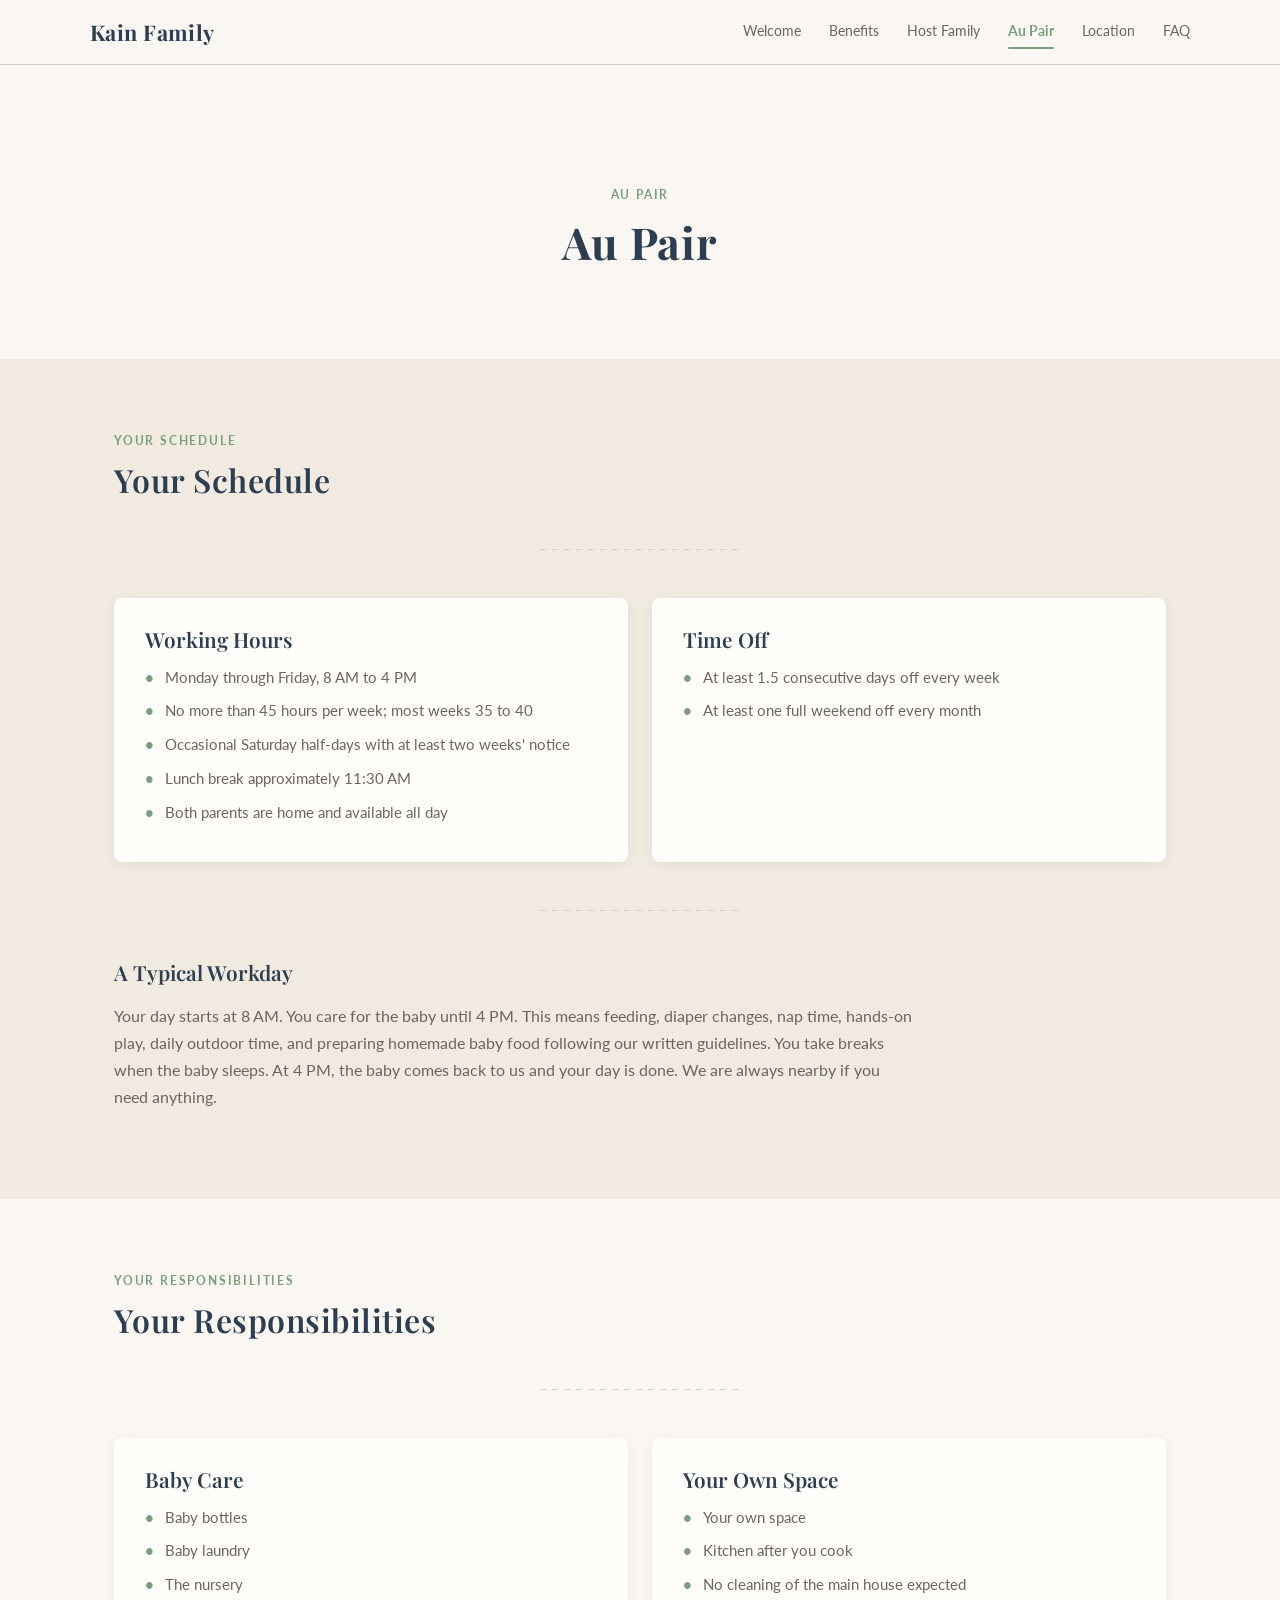
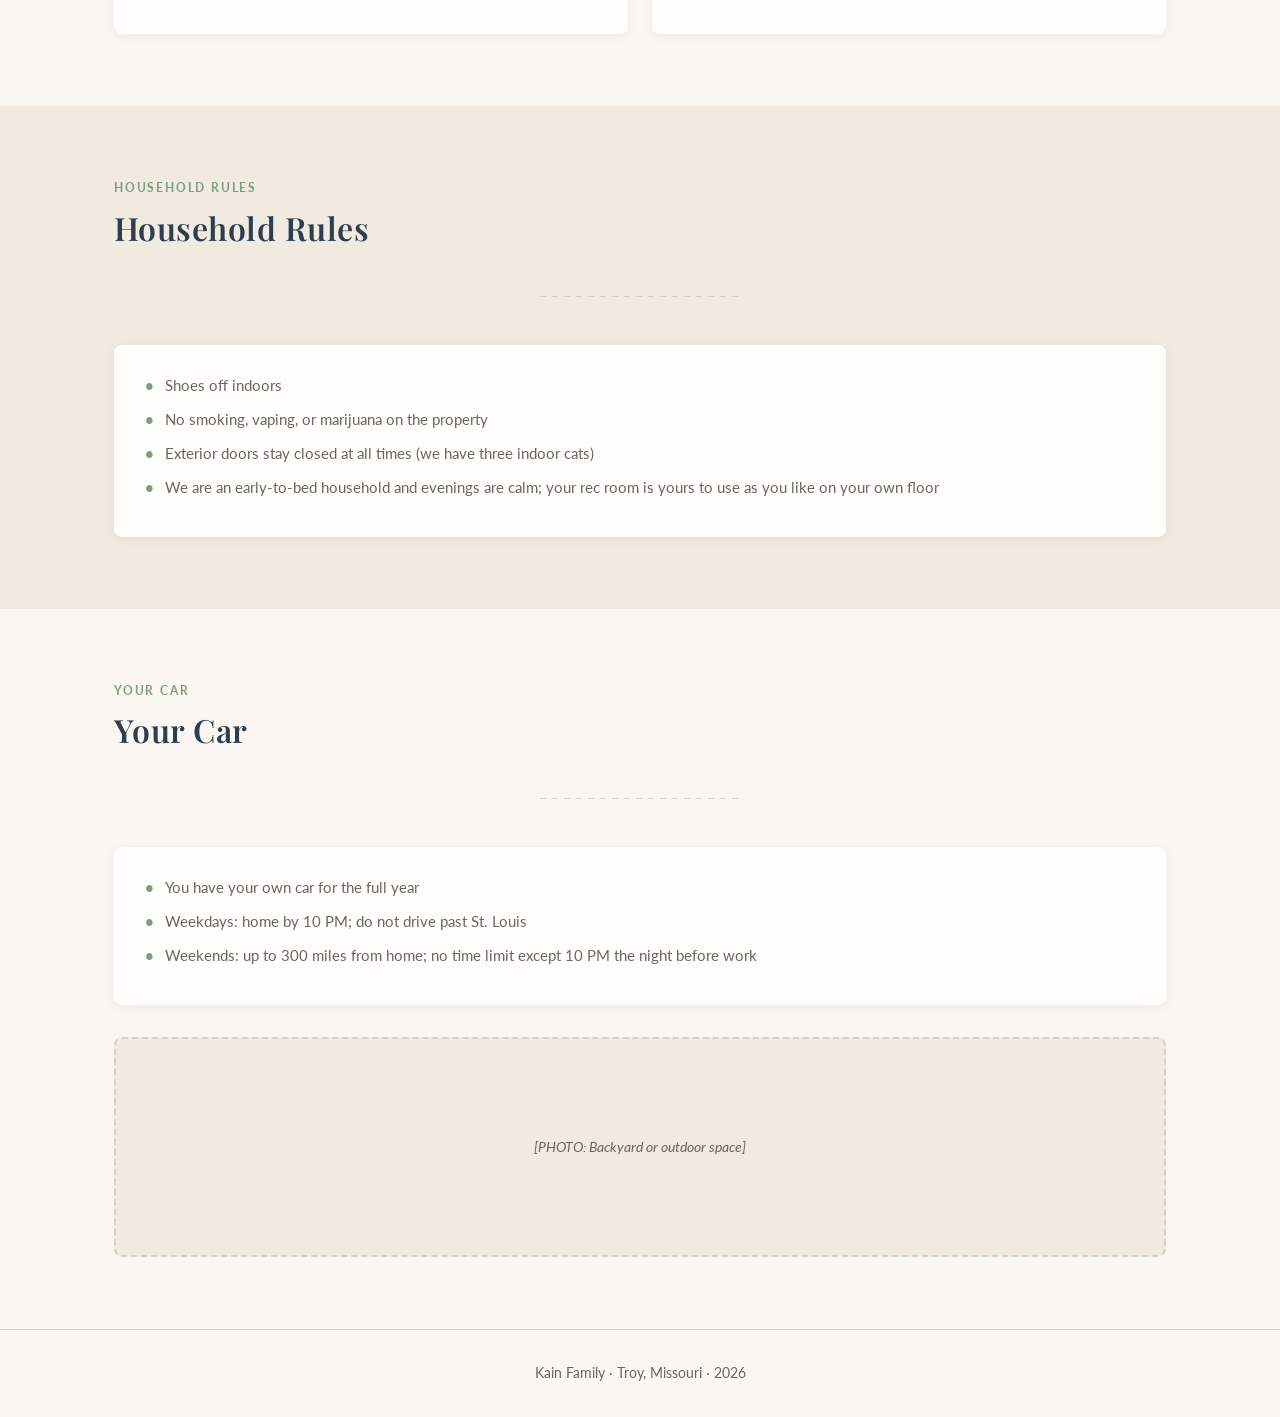
==== au-pair.html @ 8edb54c5 "Consolidate Home, Schedule, Lifestyle, Parenting into Host Family and Au Pair pages Merged home layo" ====
<!DOCTYPE html>
<html lang="en">
<head>
  <meta charset="UTF-8">
  <meta name="viewport" content="width=device-width, initial-scale=1.0">
  <title>Au Pair | Kain Family Au Pair</title>
  <link rel="stylesheet" href="style.css">
</head>
<body>
  <div id="nav-placeholder"></div>

  <!-- Page Header -->
  <section class="section-bg-primary">
    <div class="container page-header">
      <span class="section-label">Au Pair</span>
      <h1>Au Pair</h1>
    </div>
  </section>

  <!-- Your Schedule -->
  <section class="section-bg-secondary">
    <div class="container">
      <span class="section-label">Your Schedule</span>
      <h2>Your Schedule</h2>
      <hr class="decorative-rule">

      <div class="card-grid-2">
        <div class="card">
          <h3>Working Hours</h3>
          <ul>
            <li>Monday through Friday, 8 AM to 4 PM</li>
            <li>No more than 45 hours per week; most weeks 35 to 40</li>
            <li>Occasional Saturday half-days with at least two weeks' notice</li>
            <li>Lunch break approximately 11:30 AM</li>
            <li>Both parents are home and available all day</li>
          </ul>
        </div>

        <div class="card">
          <h3>Time Off</h3>
          <ul>
            <li>At least 1.5 consecutive days off every week</li>
            <li>At least one full weekend off every month</li>
          </ul>
        </div>
      </div>

      <hr class="decorative-rule">

      <h3 style="margin-bottom:1rem;">A Typical Workday</h3>
      <p style="color:var(--text-secondary);max-width:800px;">Your day starts at 8 AM. You care for the baby until 4 PM. This means feeding, diaper changes, nap time, hands-on play, daily outdoor time, and preparing homemade baby food following our written guidelines. You take breaks when the baby sleeps. At 4 PM, the baby comes back to us and your day is done. We are always nearby if you need anything.</p>
    </div>
  </section>

  <!-- Your Responsibilities -->
  <section class="section-bg-primary">
    <div class="container">
      <span class="section-label">Your Responsibilities</span>
      <h2>Your Responsibilities</h2>
      <hr class="decorative-rule">

      <div class="card-grid-2">
        <div class="card">
          <h3>Baby Care</h3>
          <ul>
            <li>Baby bottles</li>
            <li>Baby laundry</li>
            <li>The nursery</li>
          </ul>
        </div>

        <div class="card">
          <h3>Your Own Space</h3>
          <ul>
            <li>Your own space</li>
            <li>Kitchen after you cook</li>
            <li>No cleaning of the main house expected</li>
          </ul>
        </div>
      </div>
    </div>
  </section>

  <!-- Household Rules -->
  <section class="section-bg-secondary">
    <div class="container">
      <span class="section-label">Household Rules</span>
      <h2>Household Rules</h2>
      <hr class="decorative-rule">

      <div class="card">
        <ul>
          <li>Shoes off indoors</li>
          <li>No smoking, vaping, or marijuana on the property</li>
          <li>Exterior doors stay closed at all times (we have three indoor cats)</li>
          <li>We are an early-to-bed household and evenings are calm; your rec room is yours to use as you like on your own floor</li>
        </ul>
      </div>
    </div>
  </section>

  <!-- Your Car -->
  <section class="section-bg-primary">
    <div class="container">
      <span class="section-label">Your Car</span>
      <h2>Your Car</h2>
      <hr class="decorative-rule">

      <div class="card">
        <ul>
          <li>You have your own car for the full year</li>
          <li>Weekdays: home by 10 PM; do not drive past St. Louis</li>
          <li>Weekends: up to 300 miles from home; no time limit except 10 PM the night before work</li>
        </ul>
      </div>

      <div class="img-placeholder" style="margin-top:2rem;">[PHOTO: Backyard or outdoor space]</div>
    </div>
  </section>

  <footer class="site-footer">Kain Family · Troy, Missouri · 2026</footer>
  <script src="nav.js"></script>
</body>
</html>
---- style.css ----
/* ============================================
   Kain Family Au Pair Website
   Farmhouse Chic Aesthetic
   ============================================ */

/* Google Fonts */
@import url('https://fonts.googleapis.com/css2?family=Playfair+Display:ital,wght@0,400;0,600;0,700;1,400&family=Lato:wght@300;400;700&display=swap');

/* ============================================
   CSS Custom Properties
   ============================================ */
:root {
  --bg-primary: #FAF7F2;
  --bg-secondary: #F0EAE0;
  --bg-card: #FFFEFA;
  --accent-green: #7A9E7E;
  --accent-navy: #2C3E50;
  --accent-terracotta: #C4714A;
  --text-primary: #2A2A2A;
  --text-secondary: #6B6560;
  --border: #D9CFC4;
  --font-heading: 'Playfair Display', Georgia, serif;
  --font-body: 'Lato', 'Segoe UI', sans-serif;
  --shadow-card: 0 2px 12px rgba(0, 0, 0, 0.06);
  --shadow-card-hover: 0 8px 24px rgba(0, 0, 0, 0.12);
  --radius: 8px;
}

/* ============================================
   Base Reset
   ============================================ */
*, *::before, *::after {
  box-sizing: border-box;
  margin: 0;
  padding: 0;
}

html {
  scroll-behavior: smooth;
  font-size: 16px;
}

body {
  font-family: var(--font-body);
  color: var(--text-primary);
  background-color: var(--bg-primary);
  line-height: 1.7;
  -webkit-font-smoothing: antialiased;
}

img {
  max-width: 100%;
  display: block;
}

a {
  color: var(--accent-navy);
  text-decoration: none;
}

a:hover {
  color: var(--accent-green);
}

ul, ol {
  list-style: none;
}

/* ============================================
   Typography
   ============================================ */
h1, h2, h3, h4 {
  font-family: var(--font-heading);
  color: var(--accent-navy);
  line-height: 1.3;
}

h1 {
  font-size: 2.2rem;
  font-weight: 700;
  letter-spacing: 0.02em;
}

h2 {
  font-size: 1.75rem;
  font-weight: 600;
  letter-spacing: 0.015em;
}

h3 {
  font-size: 1.3rem;
  font-weight: 600;
}

h4 {
  font-size: 1.1rem;
  font-weight: 600;
}

p {
  margin-bottom: 1rem;
  color: var(--text-primary);
}

/* Section label - small caps stamp */
.section-label {
  font-family: var(--font-body);
  font-size: 0.75rem;
  font-weight: 700;
  letter-spacing: 0.15em;
  text-transform: uppercase;
  color: var(--accent-green);
  margin-bottom: 0.5rem;
  display: block;
}

/* Decorative rule */
.decorative-rule {
  border: none;
  height: 1px;
  background: repeating-linear-gradient(
    90deg,
    var(--border) 0px,
    var(--border) 6px,
    transparent 6px,
    transparent 12px
  );
  margin: 3rem auto;
  max-width: 200px;
}

/* ============================================
   Navigation
   ============================================ */
.nav-bar {
  background-color: var(--bg-primary);
  border-bottom: 1px solid var(--border);
  position: sticky;
  top: 0;
  z-index: 1000;
  padding: 0 1.5rem;
}

.nav-inner {
  max-width: 1100px;
  margin: 0 auto;
  display: flex;
  align-items: center;
  justify-content: space-between;
  height: 64px;
}

.nav-brand {
  font-family: var(--font-heading);
  font-size: 1.35rem;
  font-weight: 700;
  color: var(--accent-navy);
  letter-spacing: 0.02em;
  white-space: nowrap;
}

.nav-links {
  display: flex;
  gap: 1.75rem;
  align-items: center;
}

.nav-links a {
  font-family: var(--font-body);
  font-size: 0.9rem;
  font-weight: 400;
  color: var(--text-secondary);
  transition: color 0.2s ease;
  white-space: nowrap;
  position: relative;
  padding-bottom: 2px;
}

.nav-links a:hover {
  color: var(--accent-green);
}

.nav-links a.active {
  color: var(--accent-green);
  font-weight: 700;
}

.nav-links a.active::after {
  content: '';
  position: absolute;
  bottom: -4px;
  left: 0;
  right: 0;
  height: 2px;
  background-color: var(--accent-green);
  border-radius: 1px;
}

/* Hamburger */
.nav-toggle {
  display: none;
  flex-direction: column;
  justify-content: center;
  gap: 5px;
  background: none;
  border: none;
  cursor: pointer;
  padding: 4px;
  z-index: 1001;
}

.nav-toggle span {
  display: block;
  width: 24px;
  height: 2px;
  background-color: var(--accent-navy);
  transition: all 0.25s ease;
  border-radius: 1px;
}

.nav-toggle.open span:nth-child(1) {
  transform: rotate(45deg) translate(5px, 5px);
}

.nav-toggle.open span:nth-child(2) {
  opacity: 0;
}

.nav-toggle.open span:nth-child(3) {
  transform: rotate(-45deg) translate(5px, -5px);
}

@media (max-width: 768px) {
  .nav-toggle {
    display: flex;
  }

  .nav-links {
    position: fixed;
    top: 64px;
    left: 0;
    right: 0;
    background-color: var(--bg-primary);
    flex-direction: column;
    padding: 1.5rem 2rem 2rem;
    gap: 1rem;
    border-bottom: 1px solid var(--border);
    transform: translateY(-120%);
    transition: transform 0.3s ease;
    box-shadow: 0 4px 16px rgba(0, 0, 0, 0.08);
  }

  .nav-links.open {
    transform: translateY(0);
  }

  .nav-links a {
    font-size: 1rem;
    padding: 0.35rem 0;
  }
}

/* ============================================
   Layout
   ============================================ */
.container {
  max-width: 1100px;
  margin: 0 auto;
  padding: 0 1.5rem;
}

section {
  padding: 3.5rem 0;
}

.section-bg-primary {
  background-color: var(--bg-primary);
}

.section-bg-secondary {
  background-color: var(--bg-secondary);
}

/* Page header */
.page-header {
  text-align: center;
  padding: 3rem 0 1rem;
}

.page-header h1 {
  margin-top: 0.5rem;
}

.page-header .intro {
  max-width: 700px;
  margin: 1rem auto 0;
  color: var(--text-secondary);
  font-size: 1.05rem;
}

/* ============================================
   Cards
   ============================================ */
.card {
  background-color: var(--bg-card);
  border-radius: var(--radius);
  padding: 1.75rem;
  box-shadow: var(--shadow-card);
  border-left: 3px solid transparent;
  transition: all 0.25s ease;
}

.card:hover {
  transform: translateY(-4px);
  box-shadow: var(--shadow-card-hover);
  border-left: 3px solid var(--accent-green);
  background-color: #FFFDF8;
}

.card h3 {
  margin-bottom: 0.75rem;
}

.card p {
  color: var(--text-secondary);
  font-size: 0.95rem;
  margin-bottom: 0;
}

.card .card-role {
  font-size: 0.85rem;
  color: var(--accent-green);
  font-weight: 700;
  margin-bottom: 0.75rem;
  display: block;
}

/* Card grid layouts */
.card-grid-2 {
  display: grid;
  grid-template-columns: 1fr;
  gap: 1.5rem;
}

.card-grid-3 {
  display: grid;
  grid-template-columns: 1fr;
  gap: 1.5rem;
}

.card-grid-5 {
  display: grid;
  grid-template-columns: 1fr;
  gap: 1.5rem;
}

@media (min-width: 768px) {
  .card-grid-2 {
    grid-template-columns: 1fr 1fr;
  }

  .card-grid-3 {
    grid-template-columns: 1fr 1fr 1fr;
  }

  .card-grid-5 {
    grid-template-columns: 1fr 1fr 1fr;
  }
}

/* Card with icon */
.card-icon {
  text-align: center;
}

.card-icon .icon {
  font-size: 2rem;
  margin-bottom: 0.75rem;
  display: block;
}

.card-icon h3 {
  font-size: 1.15rem;
}

/* Card list items */
.card ul {
  list-style: none;
  padding: 0;
}

.card ul li {
  position: relative;
  padding-left: 1.25rem;
  margin-bottom: 0.5rem;
  color: var(--text-secondary);
  font-size: 0.95rem;
}

.card ul li::before {
  content: '•';
  position: absolute;
  left: 0;
  color: var(--accent-green);
  font-weight: 700;
}

/* ============================================
   Two Column Layout
   ============================================ */
.two-col {
  display: grid;
  grid-template-columns: 1fr;
  gap: 1.5rem;
}

@media (min-width: 768px) {
  .two-col {
    grid-template-columns: 1fr 1fr;
  }
}

.col-green {
  border-top: 3px solid var(--accent-green);
  background-color: var(--bg-card);
  border-radius: var(--radius);
  padding: 1.75rem;
  box-shadow: var(--shadow-card);
}

.col-terracotta {
  border-top: 3px solid var(--accent-terracotta);
  background-color: var(--bg-card);
  border-radius: var(--radius);
  padding: 1.75rem;
  box-shadow: var(--shadow-card);
}

.col-green h3,
.col-terracotta h3 {
  margin-bottom: 1rem;
  font-size: 1.15rem;
}

.col-green ul,
.col-terracotta ul {
  list-style: none;
  padding: 0;
}

.col-green ul li,
.col-terracotta ul li {
  position: relative;
  padding-left: 1.25rem;
  margin-bottom: 0.65rem;
  color: var(--text-secondary);
  font-size: 0.95rem;
  line-height: 1.6;
}

.col-green ul li::before {
  content: '✓';
  position: absolute;
  left: 0;
  color: var(--accent-green);
  font-weight: 700;
}

.col-terracotta ul li::before {
  content: '✗';
  position: absolute;
  left: 0;
  color: var(--accent-terracotta);
  font-weight: 700;
}

/* ============================================
   Image Placeholders
   ============================================ */
.img-placeholder {
  background-color: var(--bg-secondary);
  border: 2px dashed var(--border);
  border-radius: var(--radius);
  min-height: 220px;
  display: flex;
  align-items: center;
  justify-content: center;
  color: var(--text-secondary);
  font-style: italic;
  font-size: 0.9rem;
  text-align: center;
  padding: 1rem;
}

.img-placeholder-hero {
  min-height: 420px;
}

/* Photo grid */
.photo-grid {
  display: grid;
  grid-template-columns: 1fr;
  gap: 1rem;
}

@media (min-width: 768px) {
  .photo-grid {
    grid-template-columns: 1fr 1fr;
  }
}

/* ============================================
   Hero Section (index.html)
   ============================================ */
.hero {
  position: relative;
  overflow: hidden;
}

.hero .img-placeholder {
  min-height: 420px;
  border-radius: 0;
  border: none;
}

.hero-overlay {
  position: absolute;
  top: 0;
  left: 0;
  right: 0;
  bottom: 0;
  display: flex;
  flex-direction: column;
  align-items: center;
  justify-content: center;
  text-align: center;
  padding: 2rem;
  background: linear-gradient(180deg, rgba(42, 42, 42, 0.15) 0%, rgba(42, 42, 42, 0.4) 100%);
}

.hero-overlay h1 {
  color: #FFFFFF;
  font-size: 2.5rem;
  text-shadow: 0 2px 8px rgba(0, 0, 0, 0.3);
  margin-bottom: 0.75rem;
}

.hero-overlay p {
  color: #F0EAE0;
  font-size: 1.1rem;
  text-shadow: 0 1px 4px rgba(0, 0, 0, 0.3);
  margin-bottom: 1.5rem;
}

.btn-primary {
  display: inline-block;
  font-family: var(--font-body);
  font-size: 0.95rem;
  font-weight: 700;
  color: #FFFFFF;
  background-color: var(--accent-green);
  padding: 0.75rem 2rem;
  border-radius: var(--radius);
  transition: background-color 0.2s ease, transform 0.2s ease;
  border: none;
  cursor: pointer;
}

.btn-primary:hover {
  background-color: #6B8E6F;
  color: #FFFFFF;
  transform: translateY(-2px);
}

/* ============================================
   Feature List (checkmark style)
   ============================================ */
.feature-list {
  list-style: none;
  padding: 0;
}

.feature-list li {
  position: relative;
  padding-left: 1.5rem;
  margin-bottom: 0.65rem;
  color: var(--text-secondary);
  font-size: 0.95rem;
  line-height: 1.6;
}

.feature-list li::before {
  content: '✓';
  position: absolute;
  left: 0;
  color: var(--accent-green);
  font-weight: 700;
}

/* ============================================
   Accordion (FAQ)
   ============================================ */
.accordion {
  max-width: 800px;
  margin: 0 auto;
}

.accordion-item {
  border-bottom: 1px solid var(--border);
}

.accordion-btn {
  width: 100%;
  background: none;
  border: none;
  padding: 1.25rem 2.5rem 1.25rem 0;
  text-align: left;
  cursor: pointer;
  font-family: var(--font-heading);
  font-size: 1.1rem;
  font-weight: 600;
  color: var(--accent-navy);
  position: relative;
  line-height: 1.4;
}

.accordion-btn::after {
  content: '';
  position: absolute;
  right: 0.5rem;
  top: 50%;
  width: 10px;
  height: 10px;
  border-right: 2px solid var(--text-secondary);
  border-bottom: 2px solid var(--text-secondary);
  transform: translateY(-70%) rotate(45deg);
  transition: transform 0.25s ease;
}

.accordion-btn.active::after {
  transform: translateY(-30%) rotate(-135deg);
}

.accordion-btn:hover {
  color: var(--accent-green);
}

.accordion-panel {
  max-height: 0;
  overflow: hidden;
  transition: max-height 0.3s ease, padding 0.3s ease;
}

.accordion-panel.open {
  max-height: 500px;
  padding-bottom: 1.25rem;
}

.accordion-panel p {
  color: var(--text-secondary);
  font-size: 0.95rem;
  line-height: 1.7;
}

/* ============================================
   Callout Box
   ============================================ */
.callout {
  background-color: var(--bg-card);
  border-left: 4px solid var(--accent-green);
  border-radius: var(--radius);
  padding: 1.5rem 1.75rem;
  margin: 2rem 0;
  box-shadow: var(--shadow-card);
}

.callout p {
  margin-bottom: 0.75rem;
  color: var(--text-secondary);
}

.callout p:last-child {
  margin-bottom: 0;
}

.callout a {
  color: var(--accent-green);
  font-weight: 700;
}

.callout a:hover {
  color: var(--accent-navy);
}

/* ============================================
   Warm Button / Link
   ============================================ */
.btn-warm {
  display: inline-block;
  font-family: var(--font-body);
  font-size: 0.95rem;
  font-weight: 700;
  color: var(--accent-terracotta);
  background-color: transparent;
  border: 2px solid var(--accent-terracotta);
  padding: 0.6rem 1.5rem;
  border-radius: var(--radius);
  transition: all 0.2s ease;
}

.btn-warm:hover {
  background-color: var(--accent-terracotta);
  color: #FFFFFF;
}

/* ============================================
   Footer
   ============================================ */
.site-footer {
  text-align: center;
  padding: 2rem 1.5rem;
  border-top: 1px solid var(--border);
  color: var(--text-secondary);
  font-size: 0.85rem;
  background-color: var(--bg-primary);
}

/* ============================================
   Closing Line
   ============================================ */
.closing-line {
  text-align: center;
  font-style: italic;
  color: var(--text-secondary);
  margin-top: 2rem;
  padding-top: 1.5rem;
  border-top: 1px dashed var(--border);
  font-size: 0.95rem;
}

/* ============================================
   Responsive
   ============================================ */
@media (min-width: 768px) {
  h1 {
    font-size: 2.75rem;
  }

  h2 {
    font-size: 2rem;
  }

  section {
    padding: 4.5rem 0;
  }

  .hero-overlay h1 {
    font-size: 3rem;
  }

  .hero-overlay p {
    font-size: 1.2rem;
  }
}
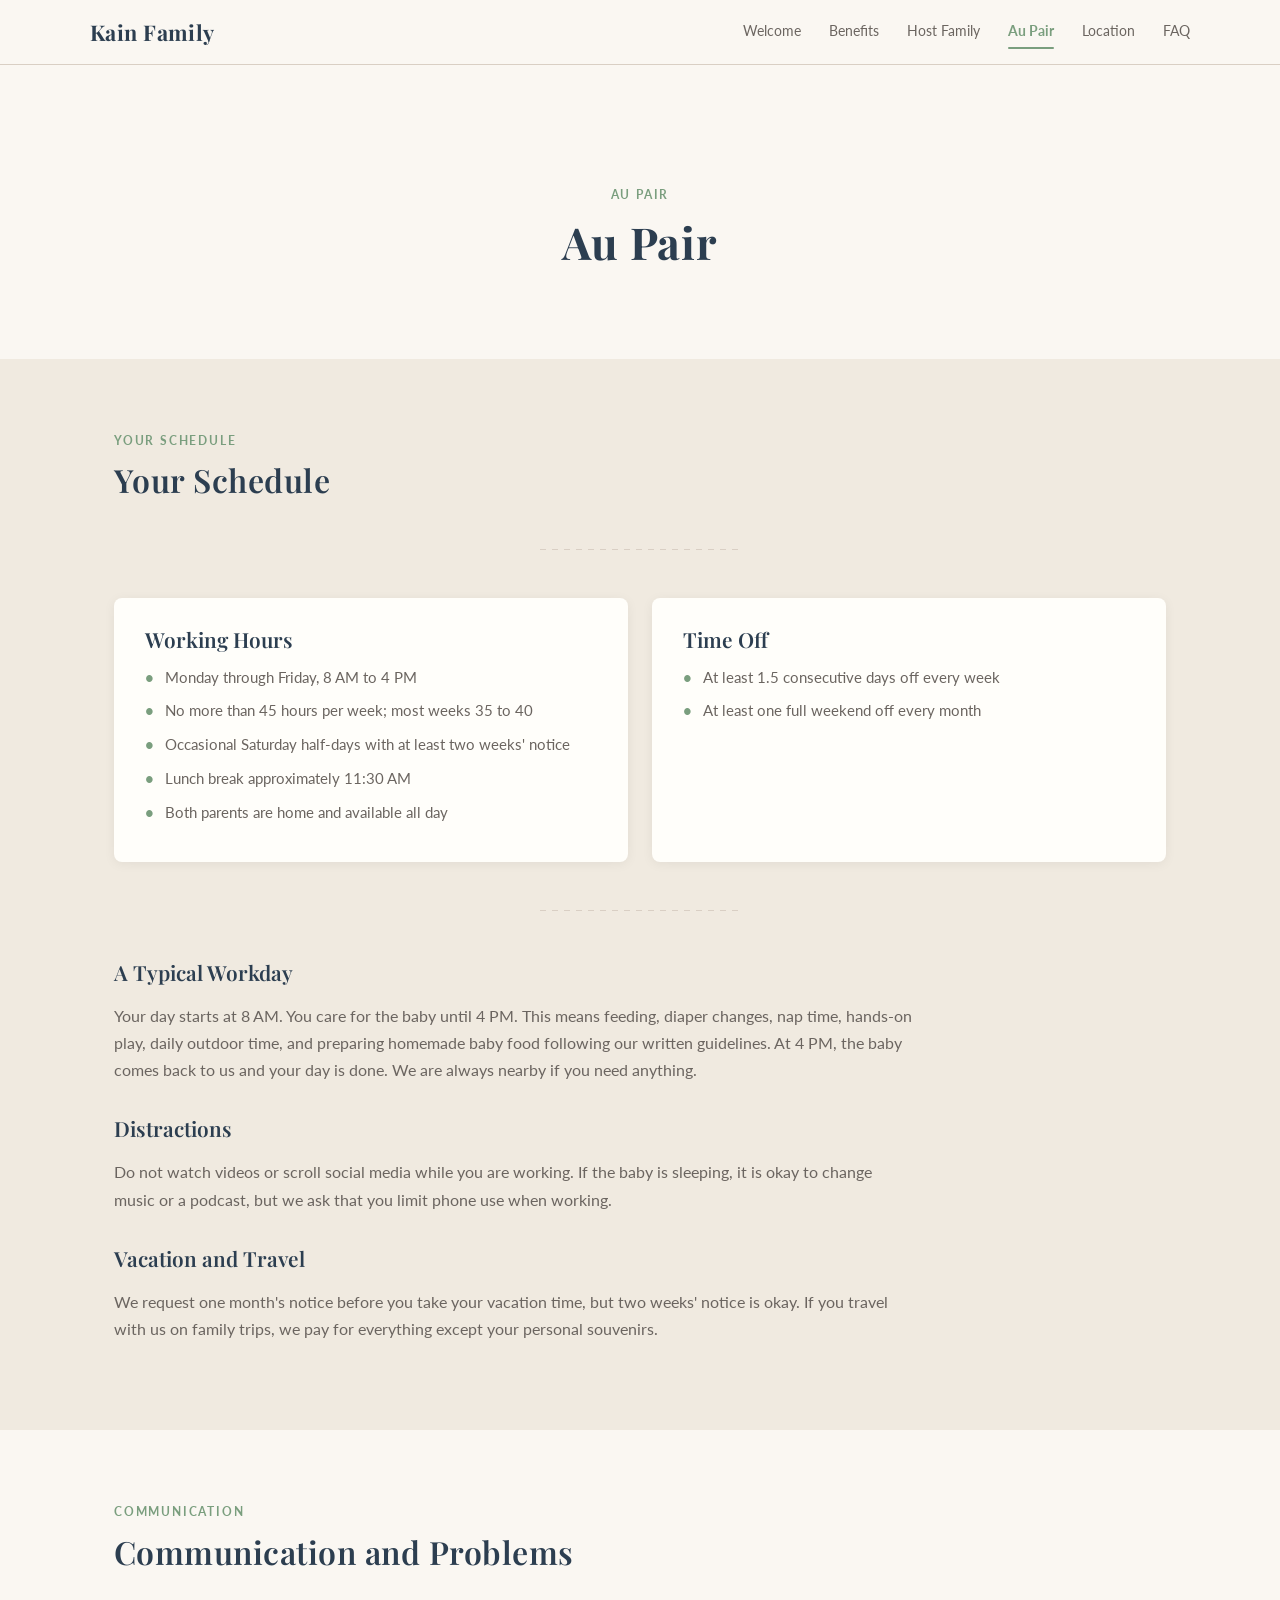
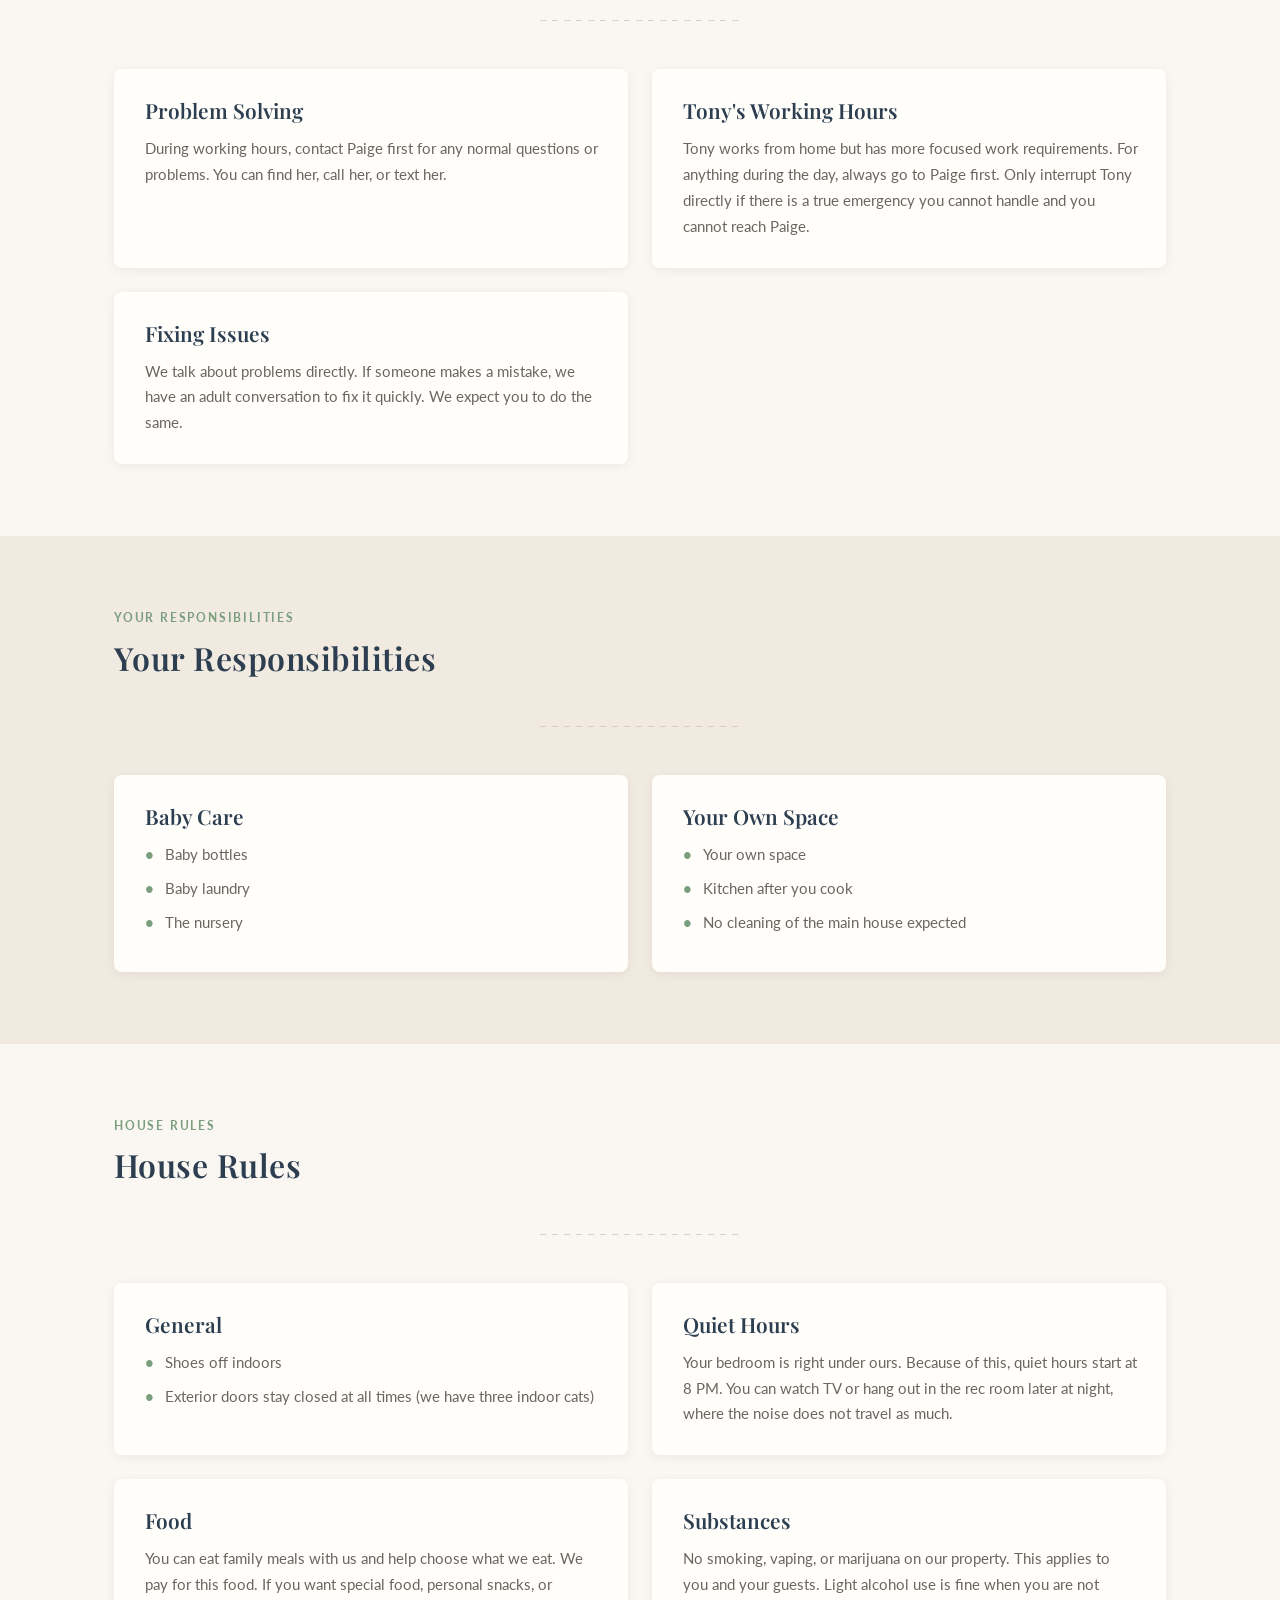
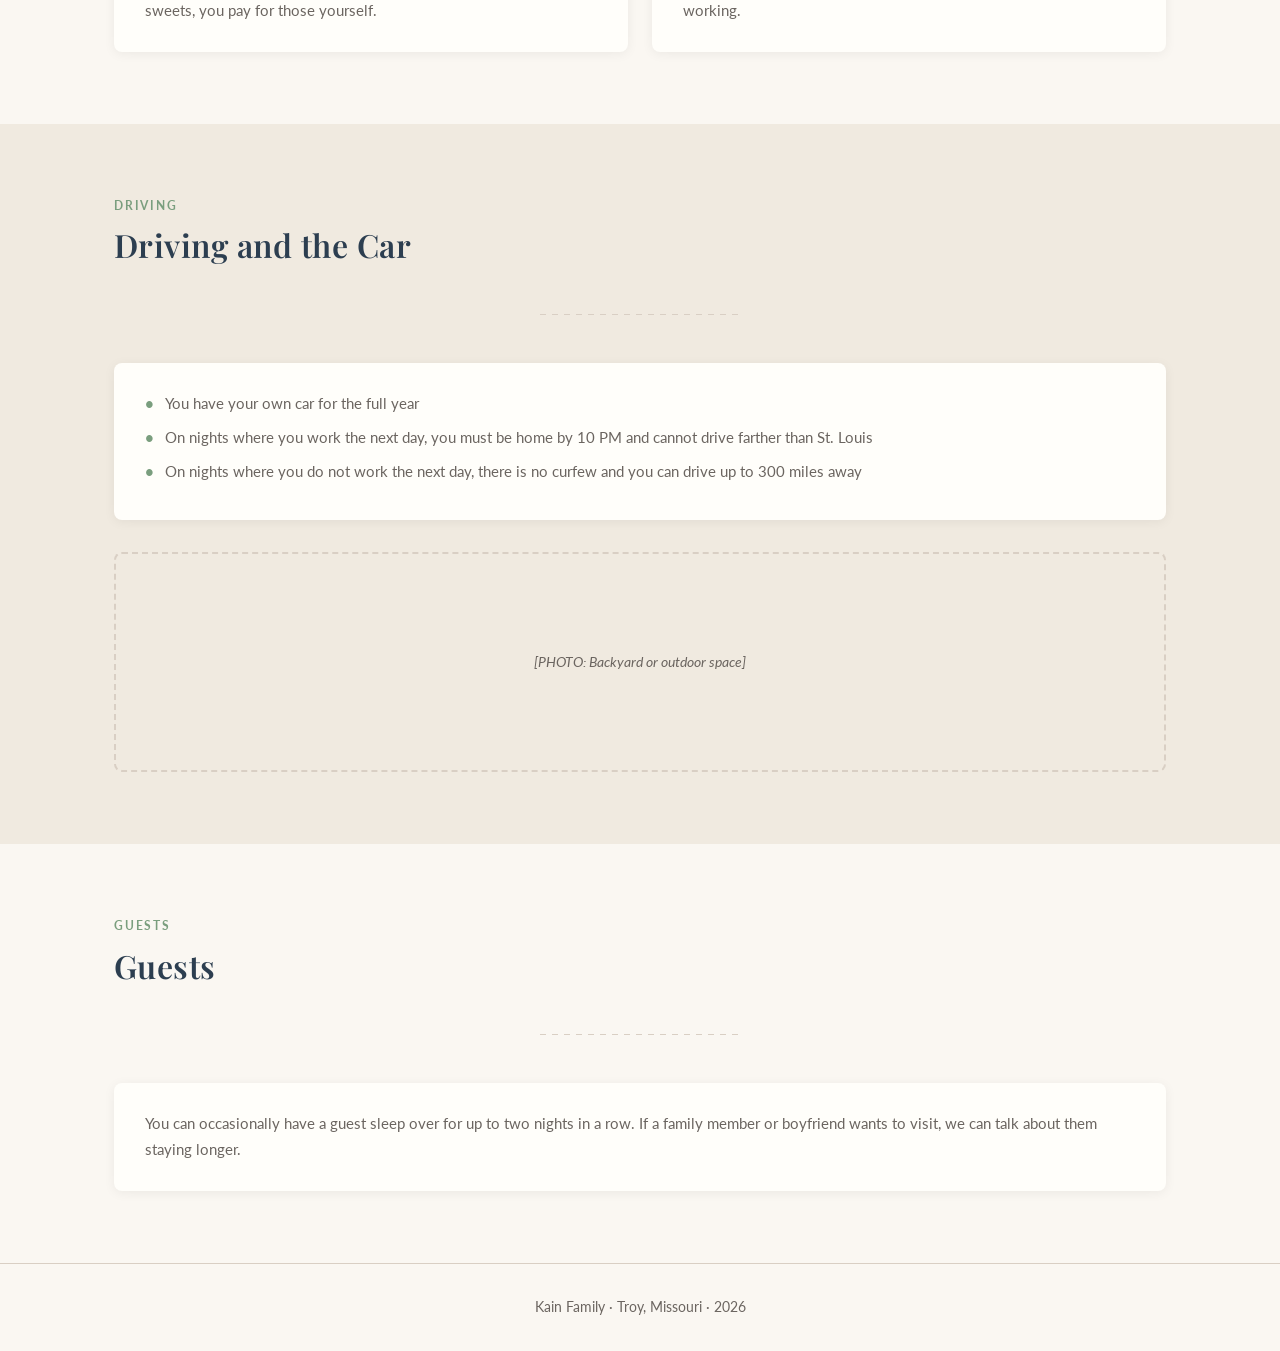
==== commit 5834c023: "Add schedule details, house rules, communication, driving, and guest policies - Add distractions pol" ====
--- a/au-pair.html
+++ b/au-pair.html
@@ -48,12 +48,44 @@
       <hr class="decorative-rule">
 
       <h3 style="margin-bottom:1rem;">A Typical Workday</h3>
-      <p style="color:var(--text-secondary);max-width:800px;">Your day starts at 8 AM. You care for the baby until 4 PM. This means feeding, diaper changes, nap time, hands-on play, daily outdoor time, and preparing homemade baby food following our written guidelines. You take breaks when the baby sleeps. At 4 PM, the baby comes back to us and your day is done. We are always nearby if you need anything.</p>
+      <p style="color:var(--text-secondary);max-width:800px;">Your day starts at 8 AM. You care for the baby until 4 PM. This means feeding, diaper changes, nap time, hands-on play, daily outdoor time, and preparing homemade baby food following our written guidelines. At 4 PM, the baby comes back to us and your day is done. We are always nearby if you need anything.</p>
+
+      <h3 style="margin-bottom:1rem;margin-top:2rem;">Distractions</h3>
+      <p style="color:var(--text-secondary);max-width:800px;">Do not watch videos or scroll social media while you are working. If the baby is sleeping, it is okay to change music or a podcast, but we ask that you limit phone use when working.</p>
+
+      <h3 style="margin-bottom:1rem;margin-top:2rem;">Vacation and Travel</h3>
+      <p style="color:var(--text-secondary);max-width:800px;">We request one month's notice before you take your vacation time, but two weeks' notice is okay. If you travel with us on family trips, we pay for everything except your personal souvenirs.</p>
+    </div>
+  </section>
+
+  <!-- Communication and Problems -->
+  <section class="section-bg-primary">
+    <div class="container">
+      <span class="section-label">Communication</span>
+      <h2>Communication and Problems</h2>
+      <hr class="decorative-rule">
+
+      <div class="card-grid-2">
+        <div class="card">
+          <h3>Problem Solving</h3>
+          <p>During working hours, contact Paige first for any normal questions or problems. You can find her, call her, or text her.</p>
+        </div>
+
+        <div class="card">
+          <h3>Tony's Working Hours</h3>
+          <p>Tony works from home but has more focused work requirements. For anything during the day, always go to Paige first. Only interrupt Tony directly if there is a true emergency you cannot handle and you cannot reach Paige.</p>
+        </div>
+
+        <div class="card">
+          <h3>Fixing Issues</h3>
+          <p>We talk about problems directly. If someone makes a mistake, we have an adult conversation to fix it quickly. We expect you to do the same.</p>
+        </div>
+      </div>
     </div>
   </section>
 
   <!-- Your Responsibilities -->
-  <section class="section-bg-primary">
+  <section class="section-bg-secondary">
     <div class="container">
       <span class="section-label">Your Responsibilities</span>
       <h2>Your Responsibilities</h2>
@@ -81,36 +113,52 @@
     </div>
   </section>
 
-  <!-- Household Rules -->
-  <section class="section-bg-secondary">
+  <!-- House Rules and Chores -->
+  <section class="section-bg-primary">
     <div class="container">
-      <span class="section-label">Household Rules</span>
-      <h2>Household Rules</h2>
+      <span class="section-label">House Rules</span>
+      <h2>House Rules</h2>
       <hr class="decorative-rule">
 
-      <div class="card">
-        <ul>
-          <li>Shoes off indoors</li>
-          <li>No smoking, vaping, or marijuana on the property</li>
-          <li>Exterior doors stay closed at all times (we have three indoor cats)</li>
-          <li>We are an early-to-bed household and evenings are calm; your rec room is yours to use as you like on your own floor</li>
-        </ul>
+      <div class="card-grid-2">
+        <div class="card">
+          <h3>General</h3>
+          <ul>
+            <li>Shoes off indoors</li>
+            <li>Exterior doors stay closed at all times (we have three indoor cats)</li>
+          </ul>
+        </div>
+
+        <div class="card">
+          <h3>Quiet Hours</h3>
+          <p>Your bedroom is right under ours. Because of this, quiet hours start at 8 PM. You can watch TV or hang out in the rec room later at night, where the noise does not travel as much.</p>
+        </div>
+
+        <div class="card">
+          <h3>Food</h3>
+          <p>You can eat family meals with us and help choose what we eat. We pay for this food. If you want special food, personal snacks, or sweets, you pay for those yourself.</p>
+        </div>
+
+        <div class="card">
+          <h3>Substances</h3>
+          <p>No smoking, vaping, or marijuana on our property. This applies to you and your guests. Light alcohol use is fine when you are not working.</p>
+        </div>
       </div>
     </div>
   </section>
 
-  <!-- Your Car -->
-  <section class="section-bg-primary">
+  <!-- Driving and the Car -->
+  <section class="section-bg-secondary">
     <div class="container">
-      <span class="section-label">Your Car</span>
-      <h2>Your Car</h2>
+      <span class="section-label">Driving</span>
+      <h2>Driving and the Car</h2>
       <hr class="decorative-rule">
 
       <div class="card">
         <ul>
           <li>You have your own car for the full year</li>
-          <li>Weekdays: home by 10 PM; do not drive past St. Louis</li>
-          <li>Weekends: up to 300 miles from home; no time limit except 10 PM the night before work</li>
+          <li>On nights where you work the next day, you must be home by 10 PM and cannot drive farther than St. Louis</li>
+          <li>On nights where you do not work the next day, there is no curfew and you can drive up to 300 miles away</li>
         </ul>
       </div>
 
@@ -118,6 +166,19 @@
     </div>
   </section>
 
+  <!-- Guests -->
+  <section class="section-bg-primary">
+    <div class="container">
+      <span class="section-label">Guests</span>
+      <h2>Guests</h2>
+      <hr class="decorative-rule">
+
+      <div class="card">
+        <p>You can occasionally have a guest sleep over for up to two nights in a row. If a family member or boyfriend wants to visit, we can talk about them staying longer.</p>
+      </div>
+    </div>
+  </section>
+
   <footer class="site-footer">Kain Family · Troy, Missouri · 2026</footer>
   <script src="nav.js"></script>
 </body>
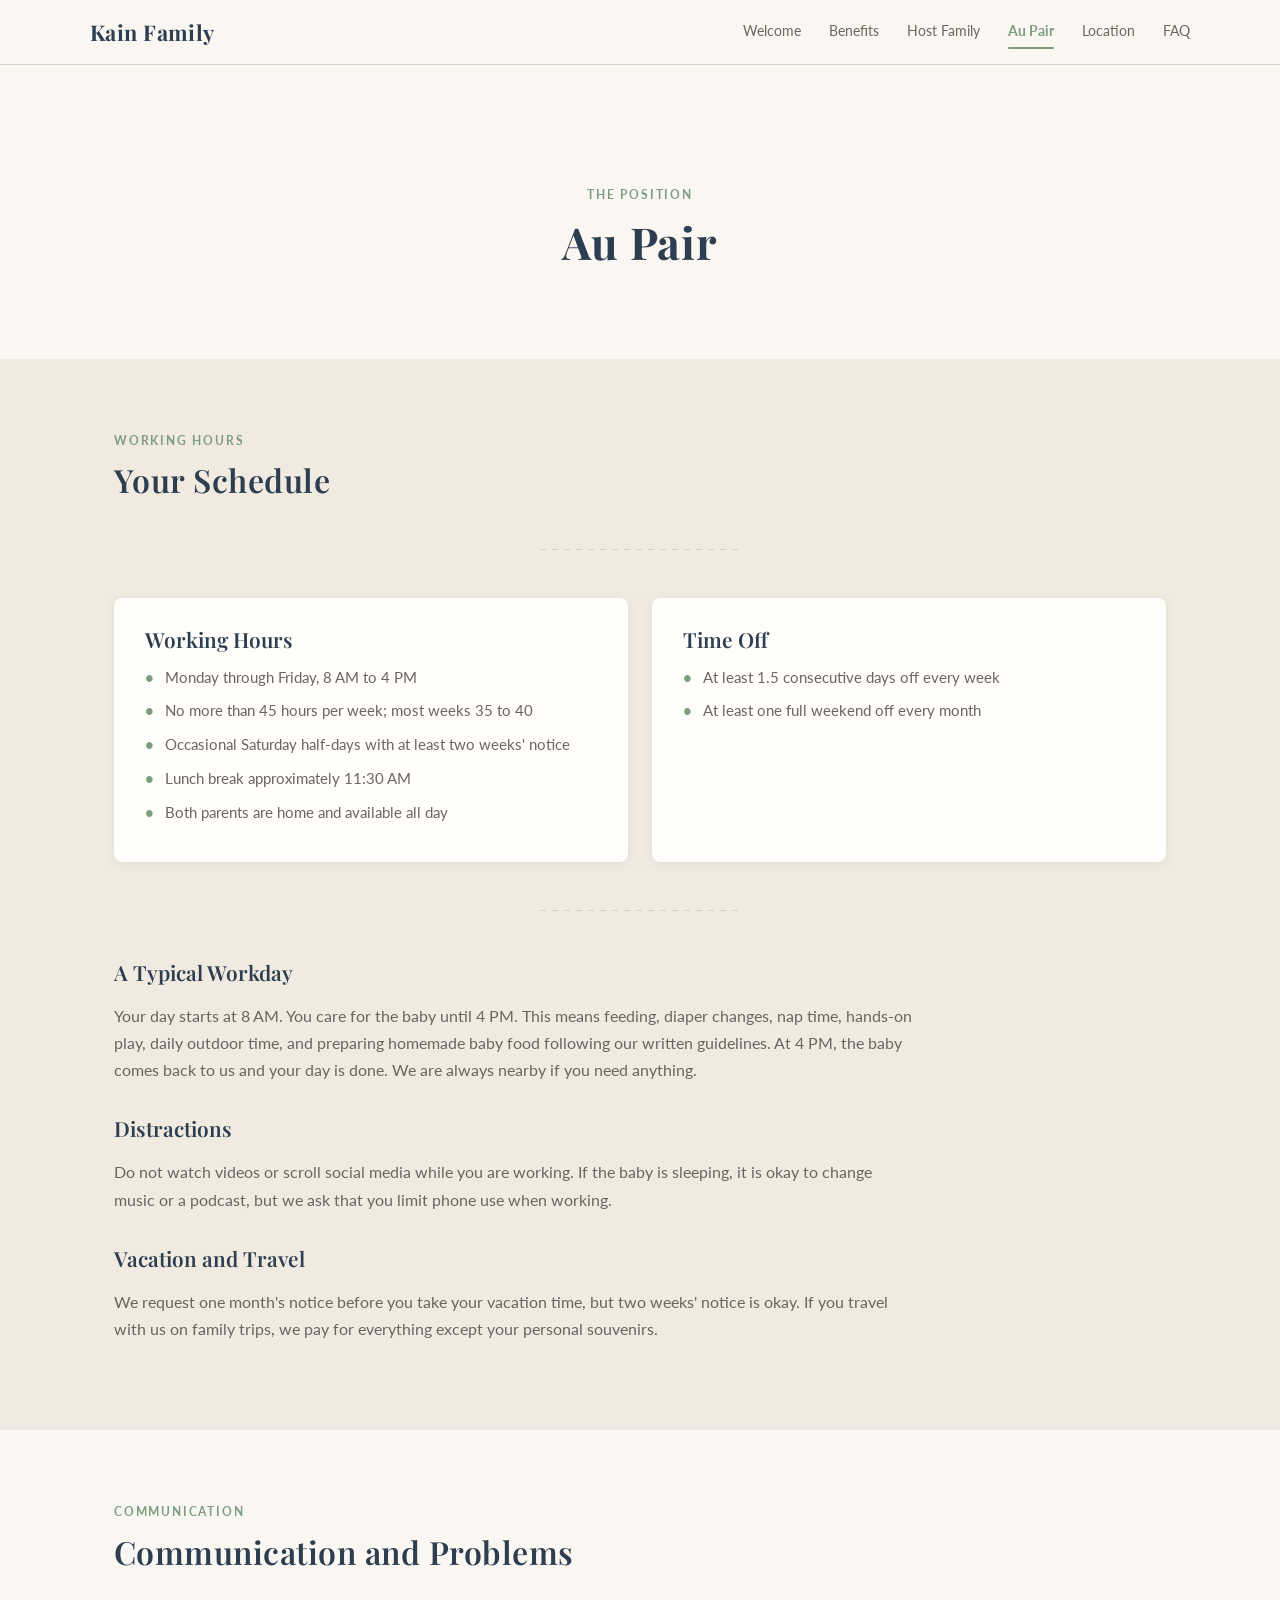
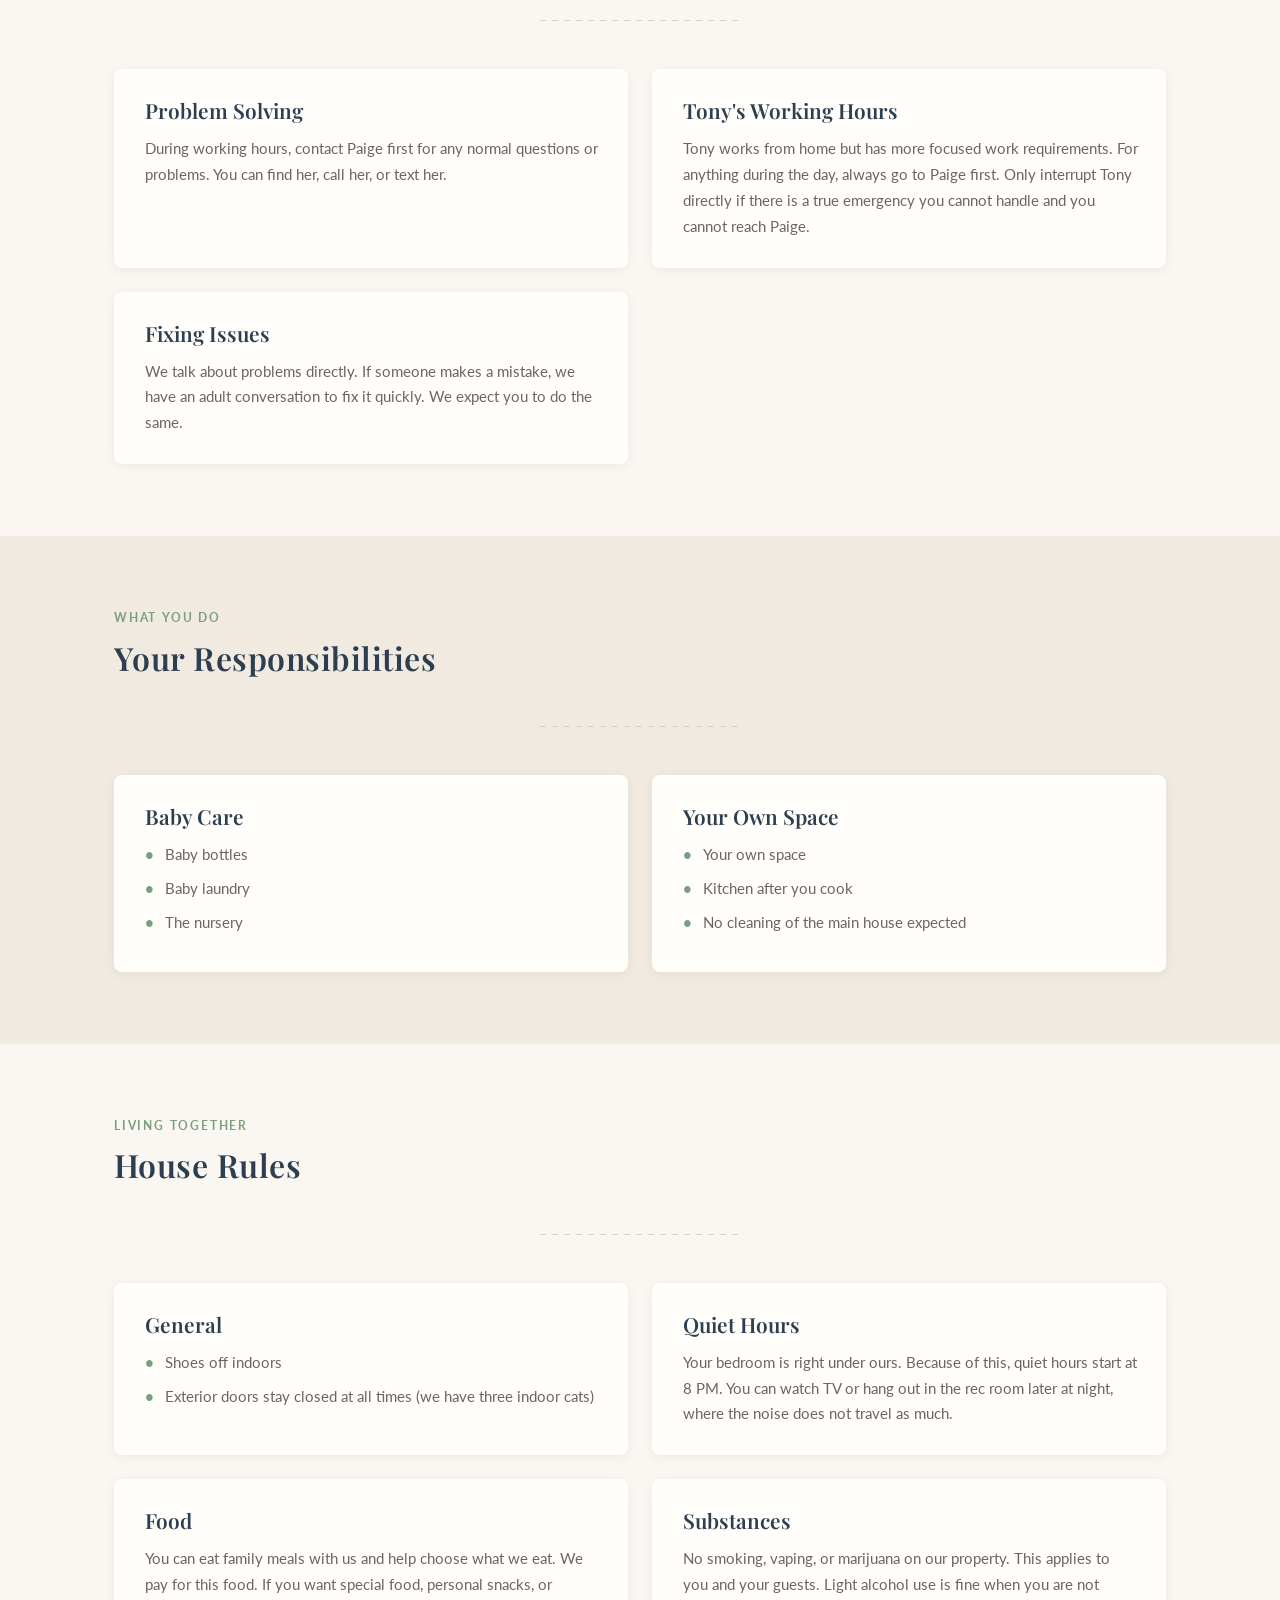
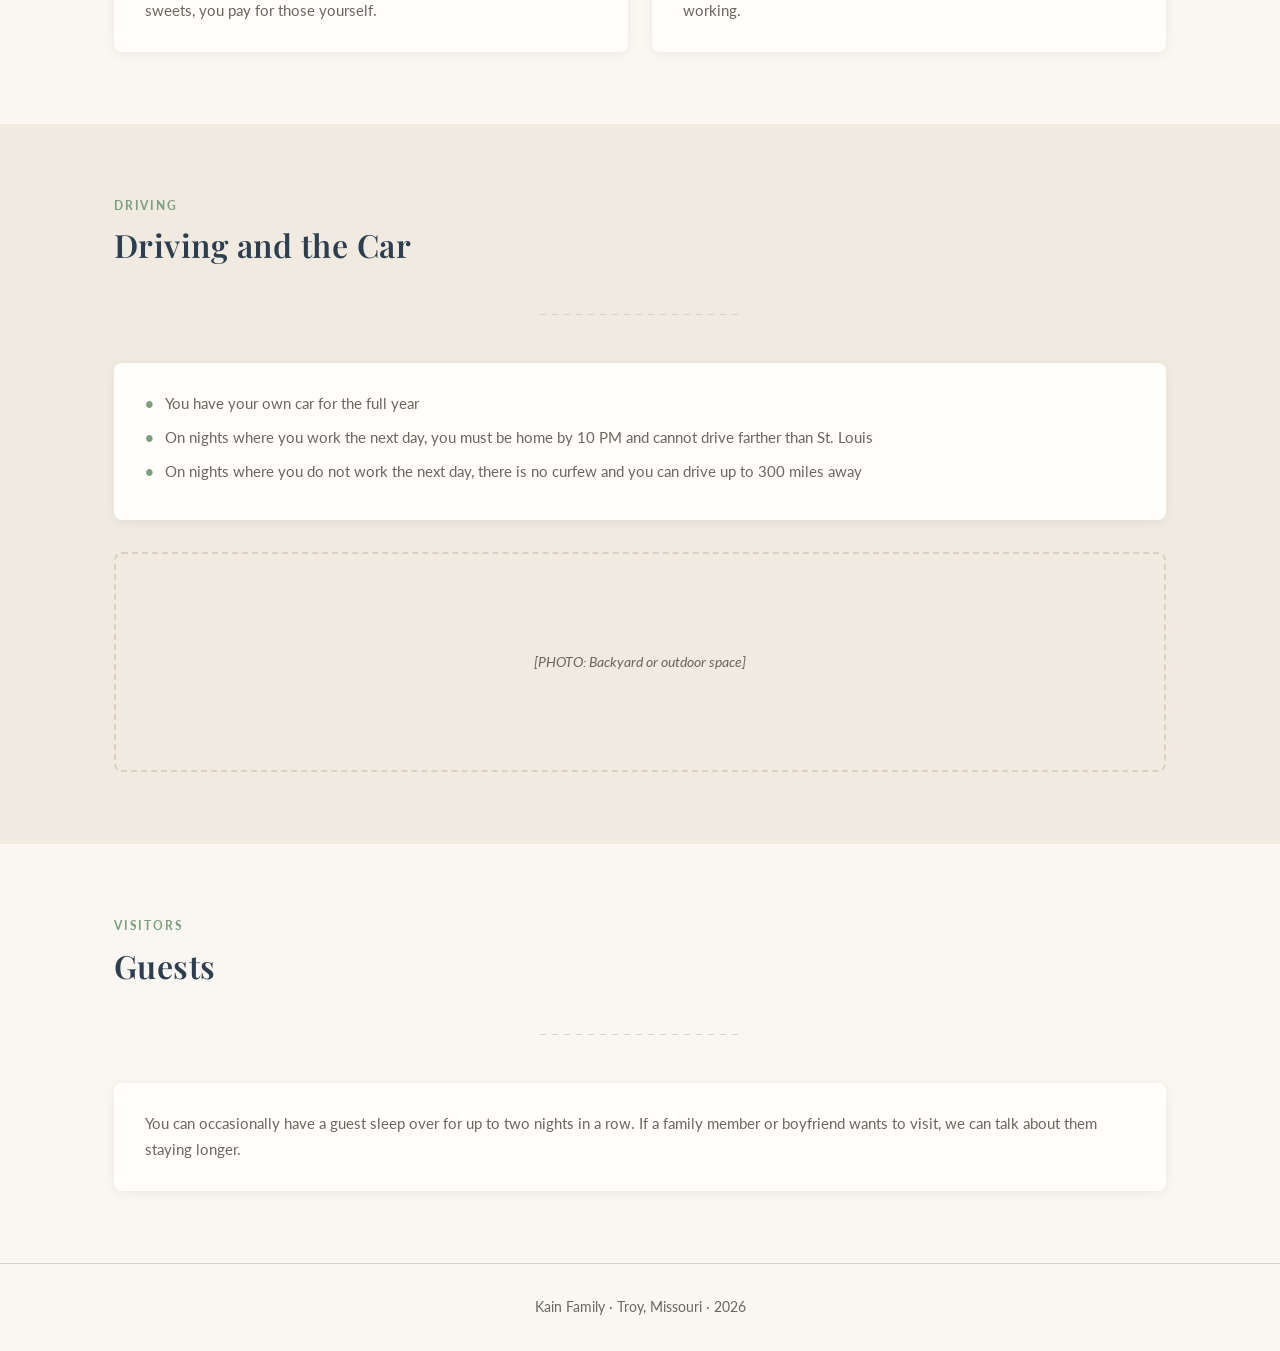
==== commit cce0cb95: "Differentiate section labels from headings across all pages Give each section-label a distinct descr" ====
--- a/au-pair.html
+++ b/au-pair.html
@@ -12,7 +12,7 @@
   <!-- Page Header -->
   <section class="section-bg-primary">
     <div class="container page-header">
-      <span class="section-label">Au Pair</span>
+      <span class="section-label">The Position</span>
       <h1>Au Pair</h1>
     </div>
   </section>
@@ -20,7 +20,7 @@
   <!-- Your Schedule -->
   <section class="section-bg-secondary">
     <div class="container">
-      <span class="section-label">Your Schedule</span>
+      <span class="section-label">Working Hours</span>
       <h2>Your Schedule</h2>
       <hr class="decorative-rule">
 
@@ -87,7 +87,7 @@
   <!-- Your Responsibilities -->
   <section class="section-bg-secondary">
     <div class="container">
-      <span class="section-label">Your Responsibilities</span>
+      <span class="section-label">What You Do</span>
       <h2>Your Responsibilities</h2>
       <hr class="decorative-rule">
 
@@ -116,7 +116,7 @@
   <!-- House Rules and Chores -->
   <section class="section-bg-primary">
     <div class="container">
-      <span class="section-label">House Rules</span>
+      <span class="section-label">Living Together</span>
       <h2>House Rules</h2>
       <hr class="decorative-rule">
 
@@ -169,7 +169,7 @@
   <!-- Guests -->
   <section class="section-bg-primary">
     <div class="container">
-      <span class="section-label">Guests</span>
+      <span class="section-label">Visitors</span>
       <h2>Guests</h2>
       <hr class="decorative-rule">
 
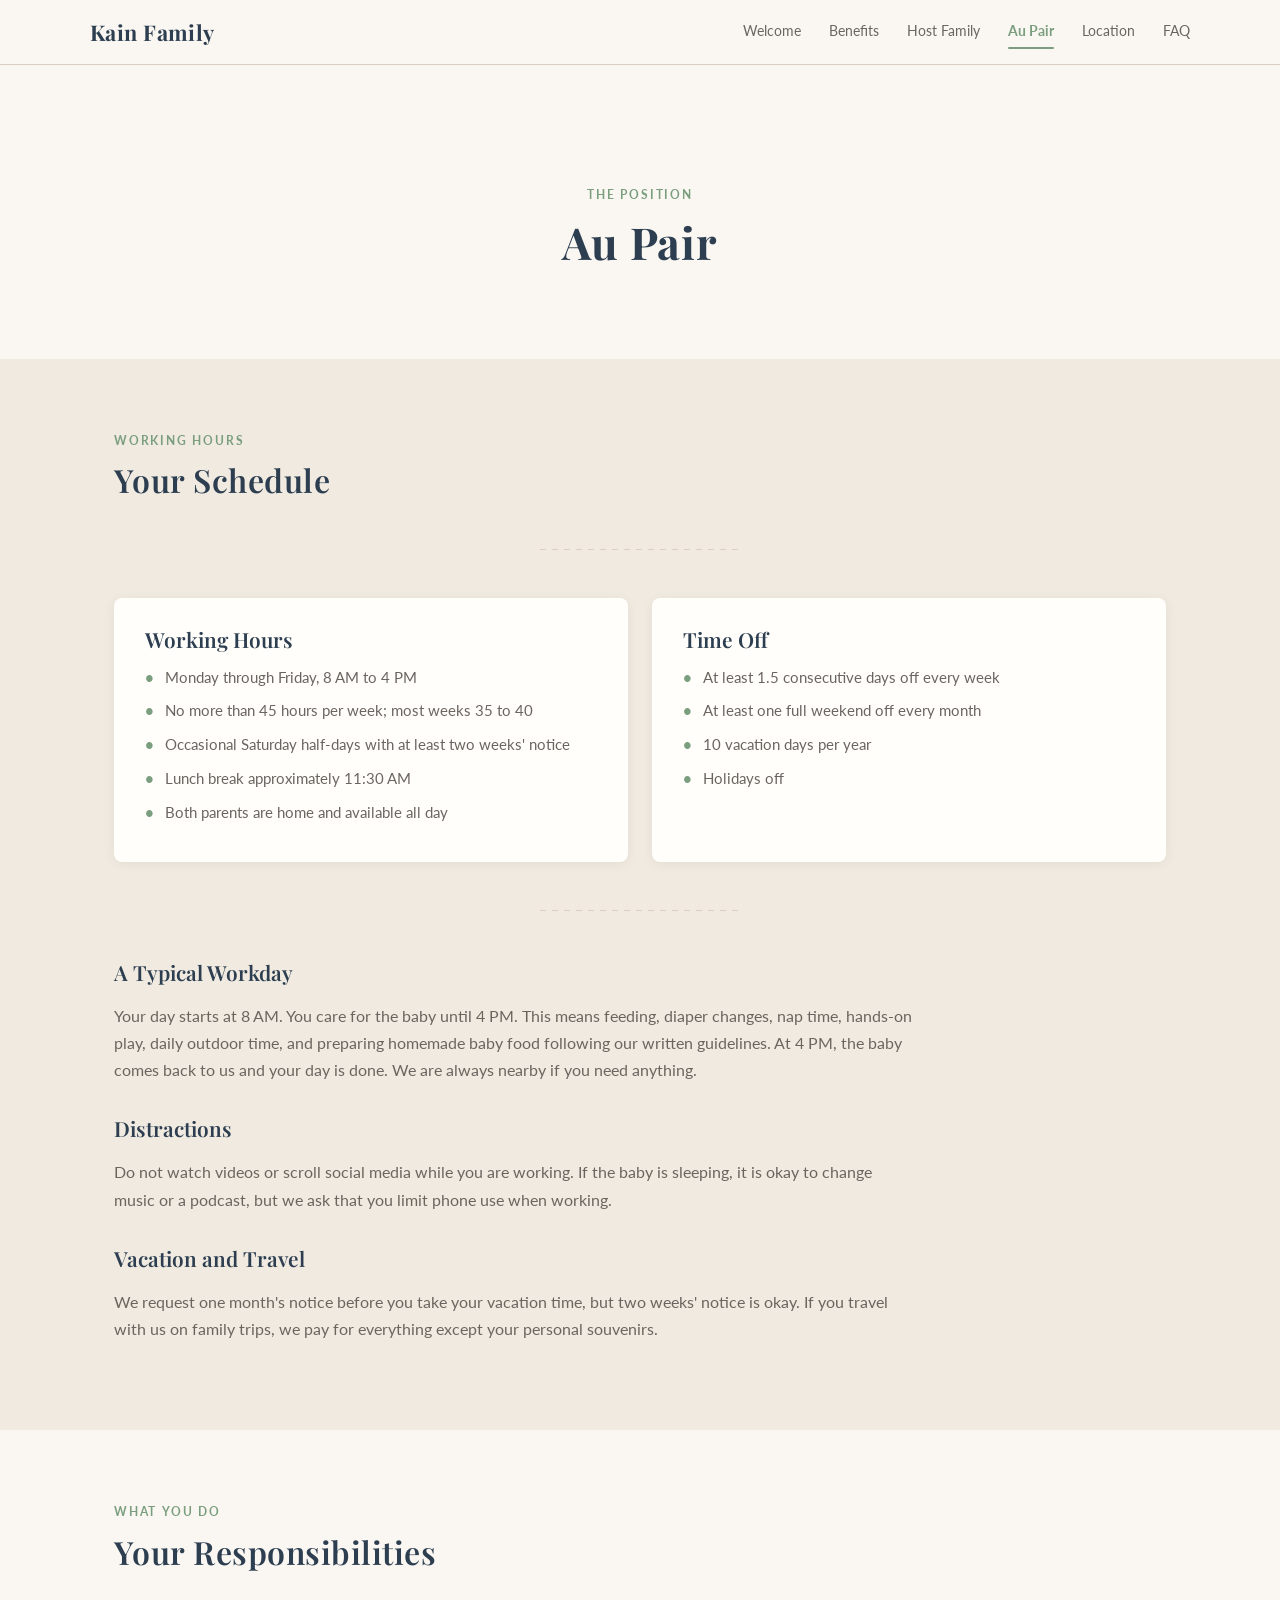
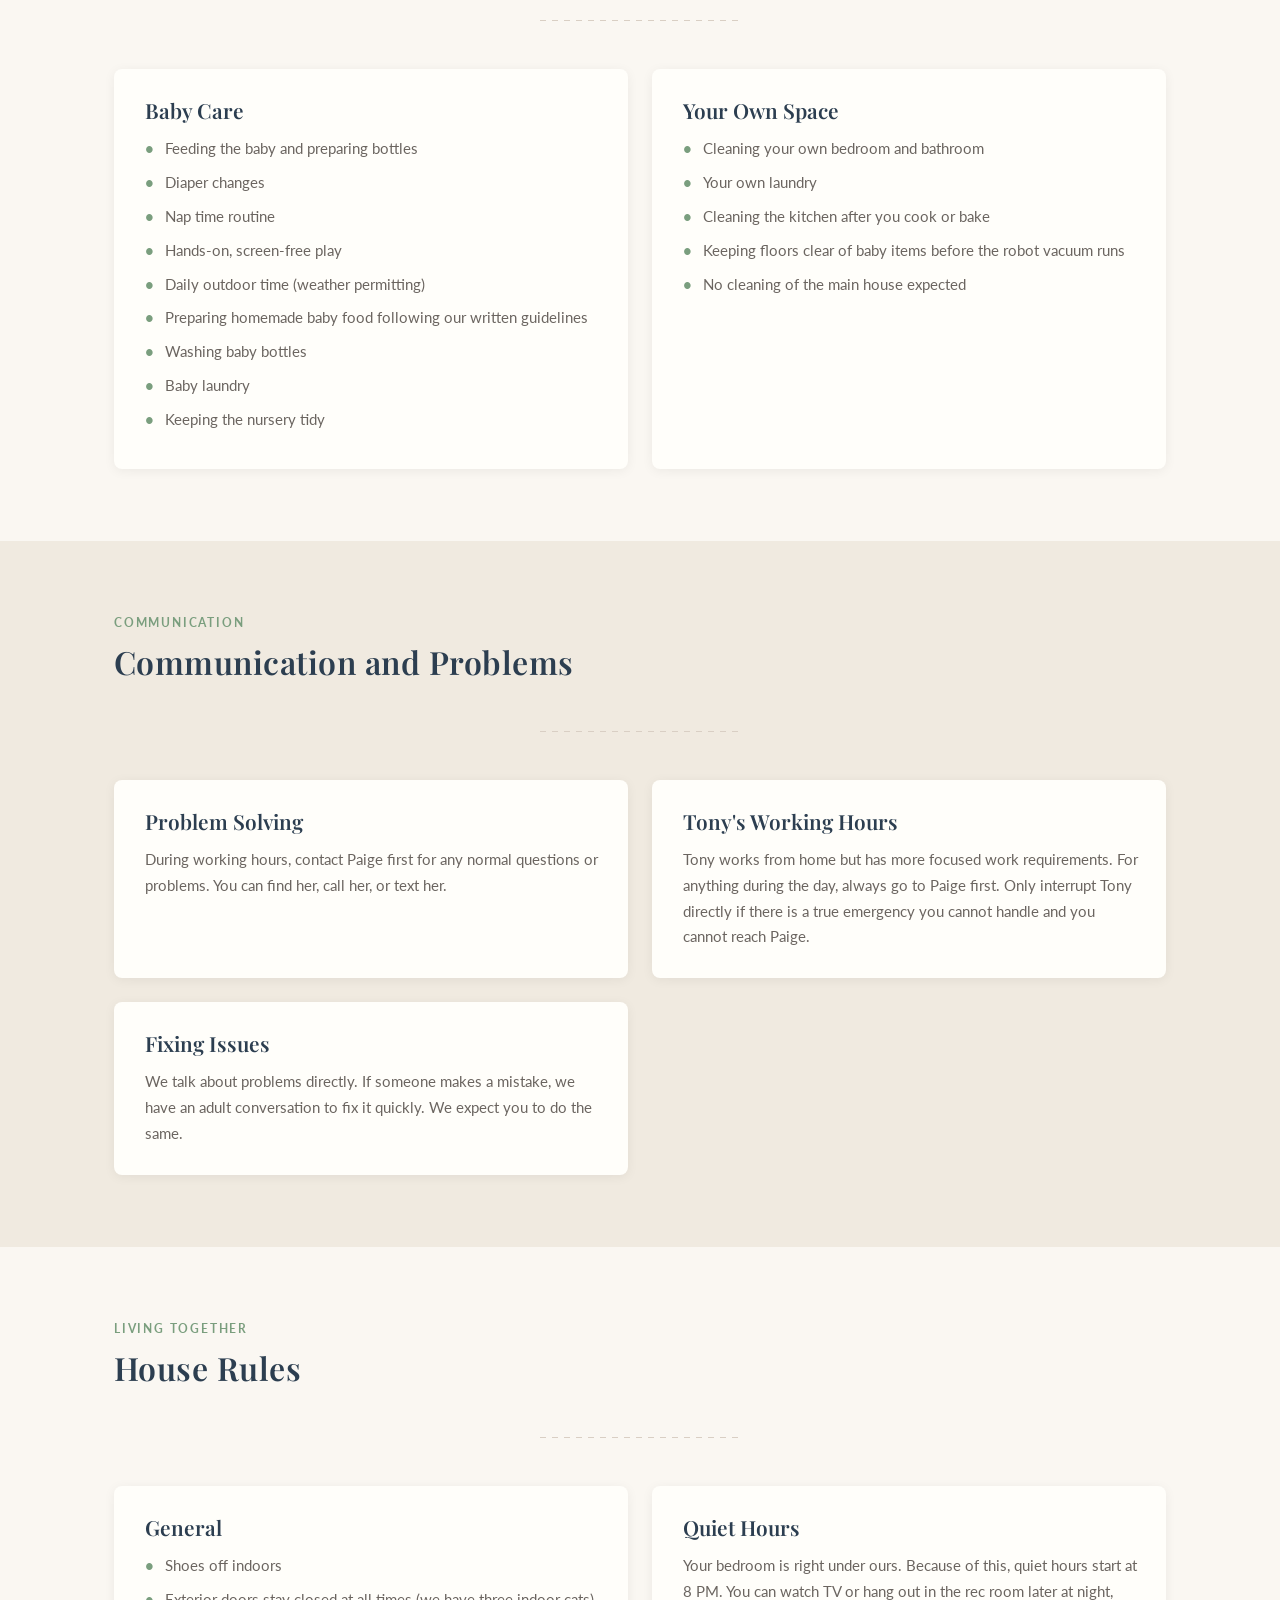
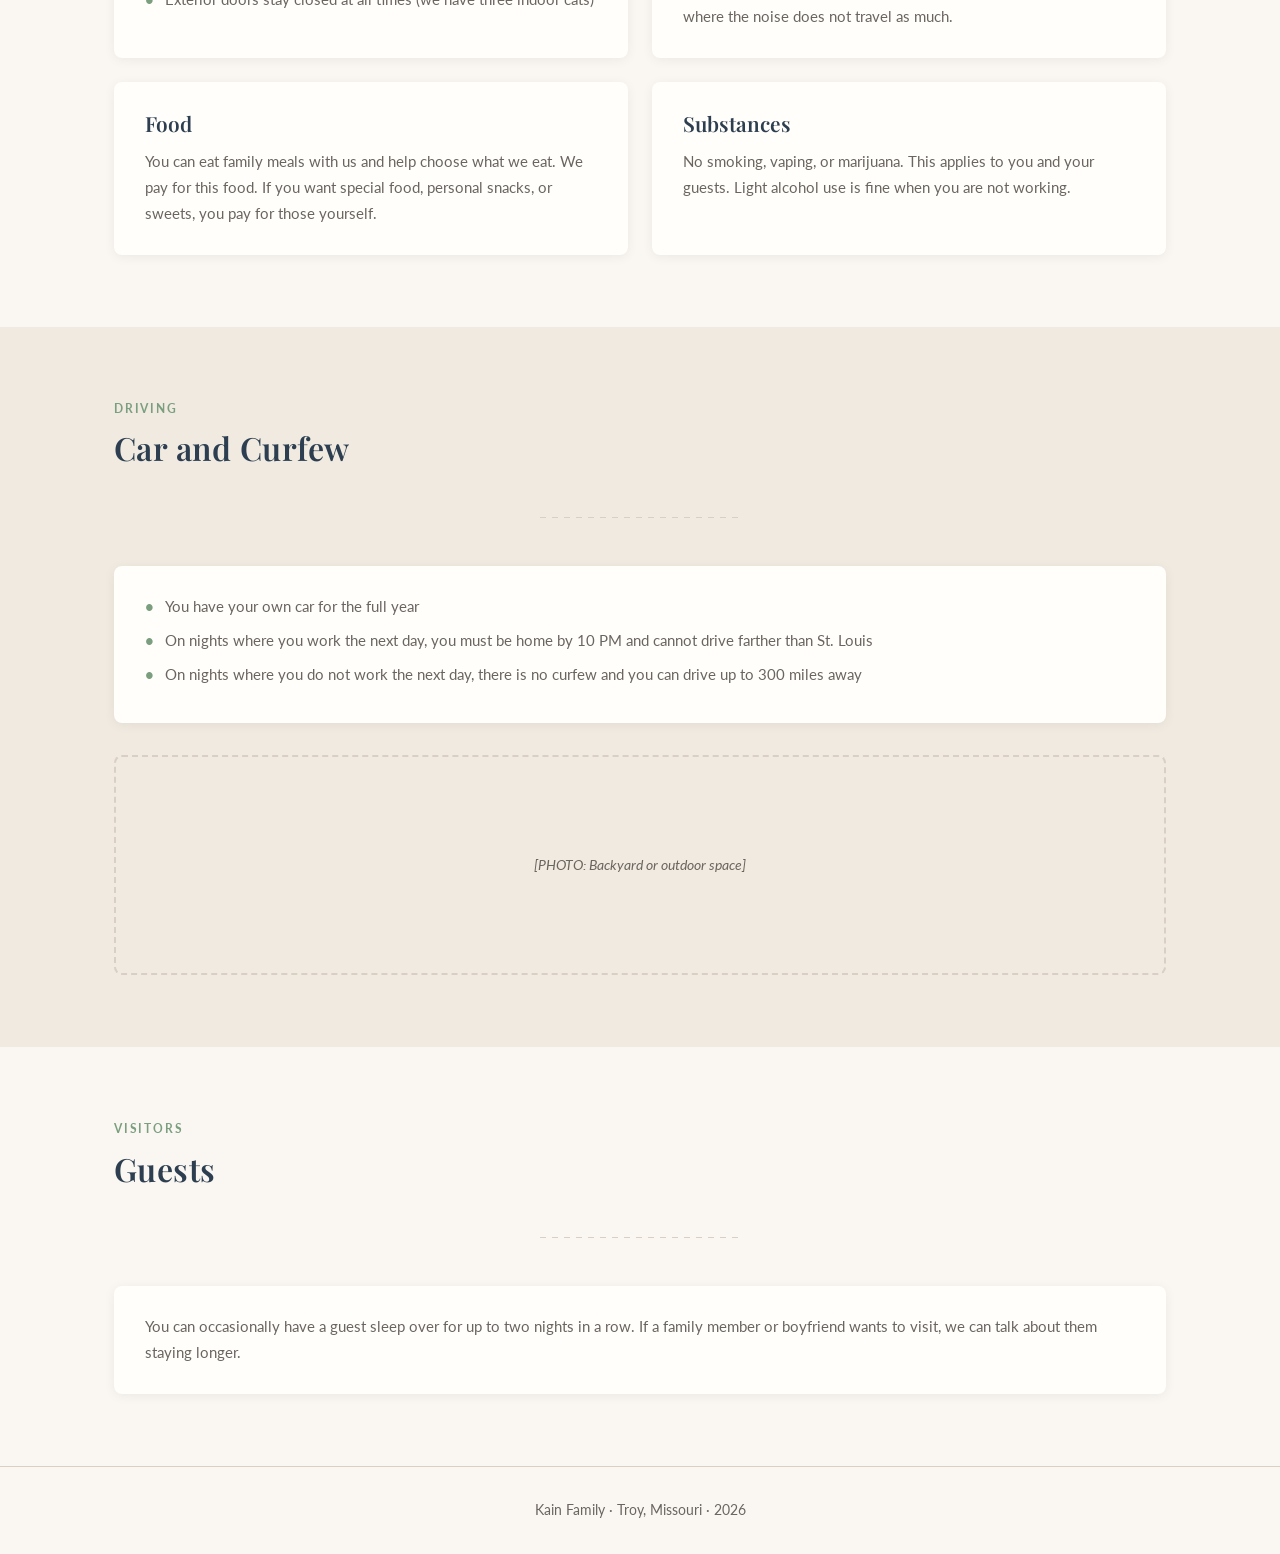
==== commit 03105c57: "Update au pair policy: expand responsibilities, reorder sections, and refine rules - Add 10 vacation" ====
--- a/au-pair.html
+++ b/au-pair.html
@@ -41,6 +41,8 @@
           <ul>
             <li>At least 1.5 consecutive days off every week</li>
             <li>At least one full weekend off every month</li>
+            <li>10 vacation days per year</li>
+            <li>Holidays off</li>
           </ul>
         </div>
       </div>
@@ -58,8 +60,45 @@
     </div>
   </section>
 
+  <!-- Your Responsibilities -->
+  <section class="section-bg-primary">
+    <div class="container">
+      <span class="section-label">What You Do</span>
+      <h2>Your Responsibilities</h2>
+      <hr class="decorative-rule">
+
+      <div class="card-grid-2">
+        <div class="card">
+          <h3>Baby Care</h3>
+          <ul>
+            <li>Feeding the baby and preparing bottles</li>
+            <li>Diaper changes</li>
+            <li>Nap time routine</li>
+            <li>Hands-on, screen-free play</li>
+            <li>Daily outdoor time (weather permitting)</li>
+            <li>Preparing homemade baby food following our written guidelines</li>
+            <li>Washing baby bottles</li>
+            <li>Baby laundry</li>
+            <li>Keeping the nursery tidy</li>
+          </ul>
+        </div>
+
+        <div class="card">
+          <h3>Your Own Space</h3>
+          <ul>
+            <li>Cleaning your own bedroom and bathroom</li>
+            <li>Your own laundry</li>
+            <li>Cleaning the kitchen after you cook or bake</li>
+            <li>Keeping floors clear of baby items before the robot vacuum runs</li>
+            <li>No cleaning of the main house expected</li>
+          </ul>
+        </div>
+      </div>
+    </div>
+  </section>
+
   <!-- Communication and Problems -->
-  <section class="section-bg-primary">
+  <section class="section-bg-secondary">
     <div class="container">
       <span class="section-label">Communication</span>
       <h2>Communication and Problems</h2>
@@ -79,35 +118,6 @@
         <div class="card">
           <h3>Fixing Issues</h3>
           <p>We talk about problems directly. If someone makes a mistake, we have an adult conversation to fix it quickly. We expect you to do the same.</p>
-        </div>
-      </div>
-    </div>
-  </section>
-
-  <!-- Your Responsibilities -->
-  <section class="section-bg-secondary">
-    <div class="container">
-      <span class="section-label">What You Do</span>
-      <h2>Your Responsibilities</h2>
-      <hr class="decorative-rule">
-
-      <div class="card-grid-2">
-        <div class="card">
-          <h3>Baby Care</h3>
-          <ul>
-            <li>Baby bottles</li>
-            <li>Baby laundry</li>
-            <li>The nursery</li>
-          </ul>
-        </div>
-
-        <div class="card">
-          <h3>Your Own Space</h3>
-          <ul>
-            <li>Your own space</li>
-            <li>Kitchen after you cook</li>
-            <li>No cleaning of the main house expected</li>
-          </ul>
         </div>
       </div>
     </div>
@@ -141,17 +151,17 @@
 
         <div class="card">
           <h3>Substances</h3>
-          <p>No smoking, vaping, or marijuana on our property. This applies to you and your guests. Light alcohol use is fine when you are not working.</p>
+          <p>No smoking, vaping, or marijuana. This applies to you and your guests. Light alcohol use is fine when you are not working.</p>
         </div>
       </div>
     </div>
   </section>
 
-  <!-- Driving and the Car -->
+  <!-- Car and Curfew -->
   <section class="section-bg-secondary">
     <div class="container">
       <span class="section-label">Driving</span>
-      <h2>Driving and the Car</h2>
+      <h2>Car and Curfew</h2>
       <hr class="decorative-rule">
 
       <div class="card">
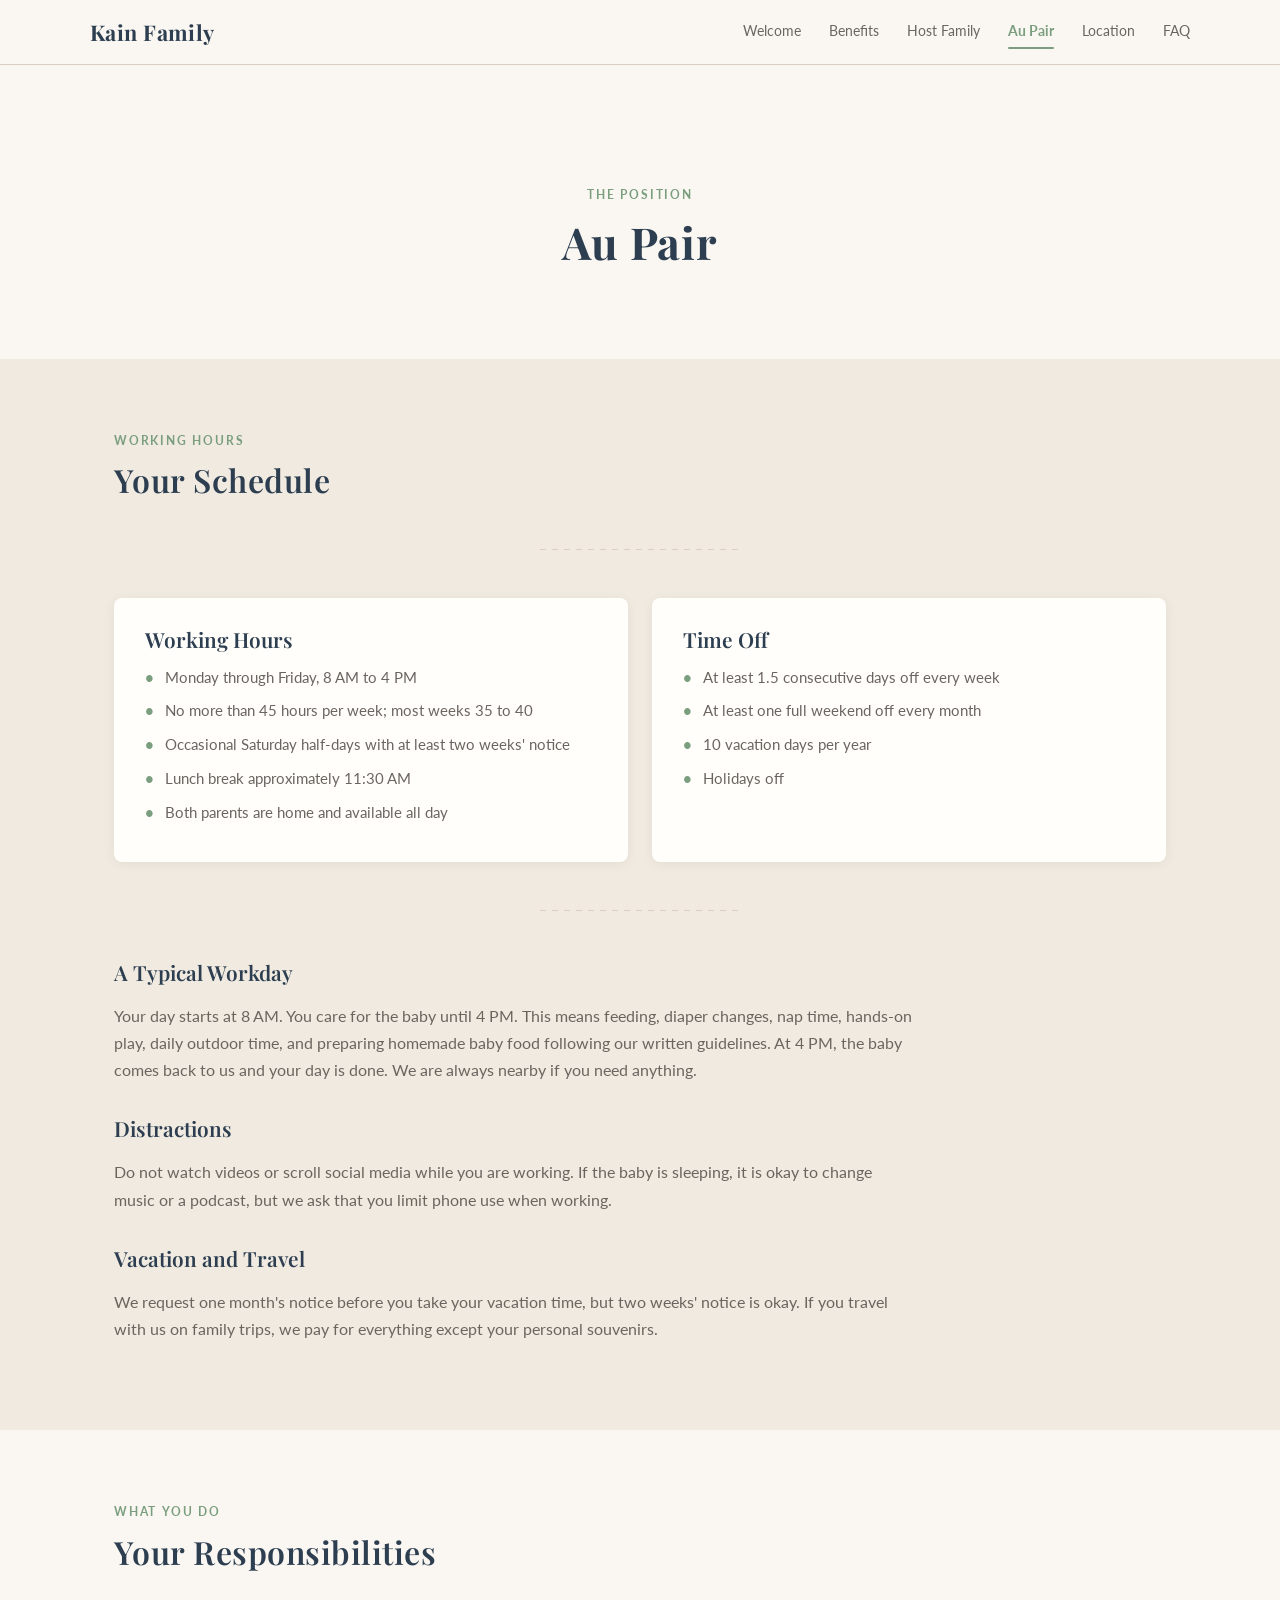
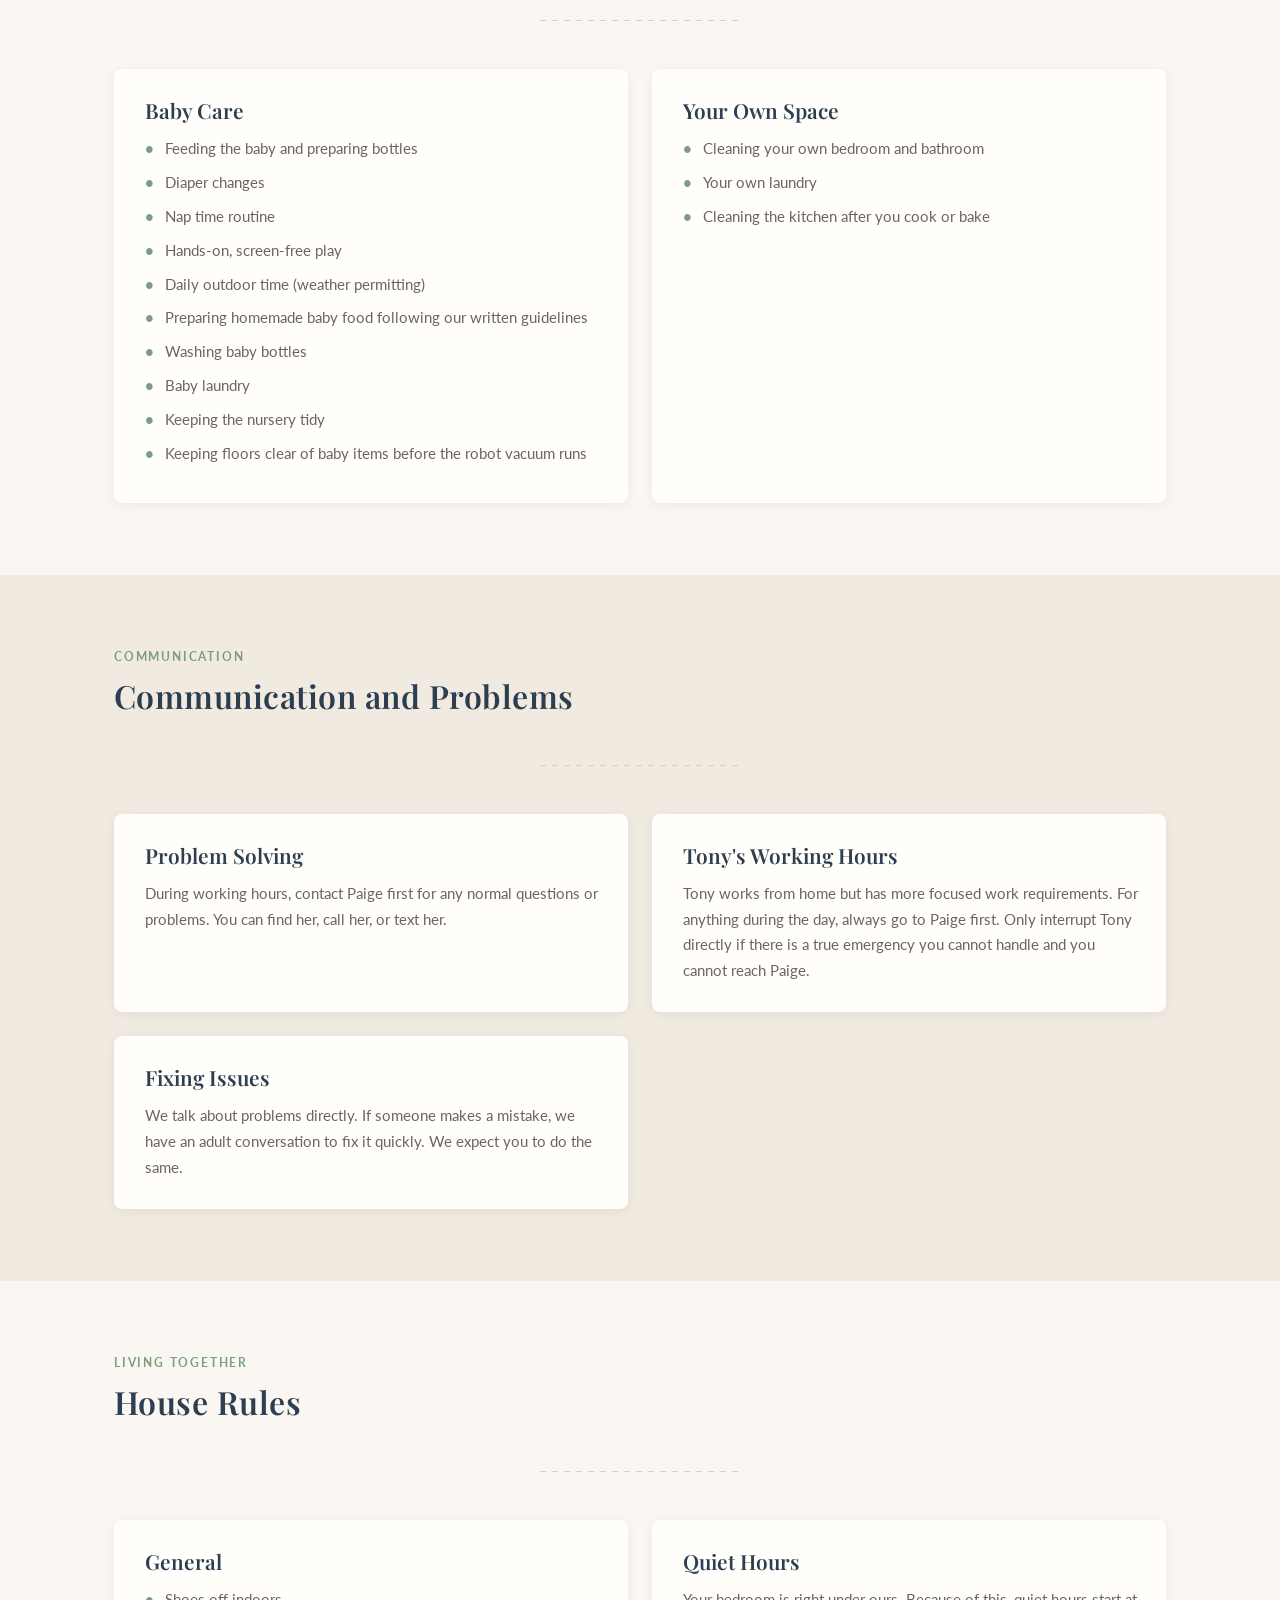
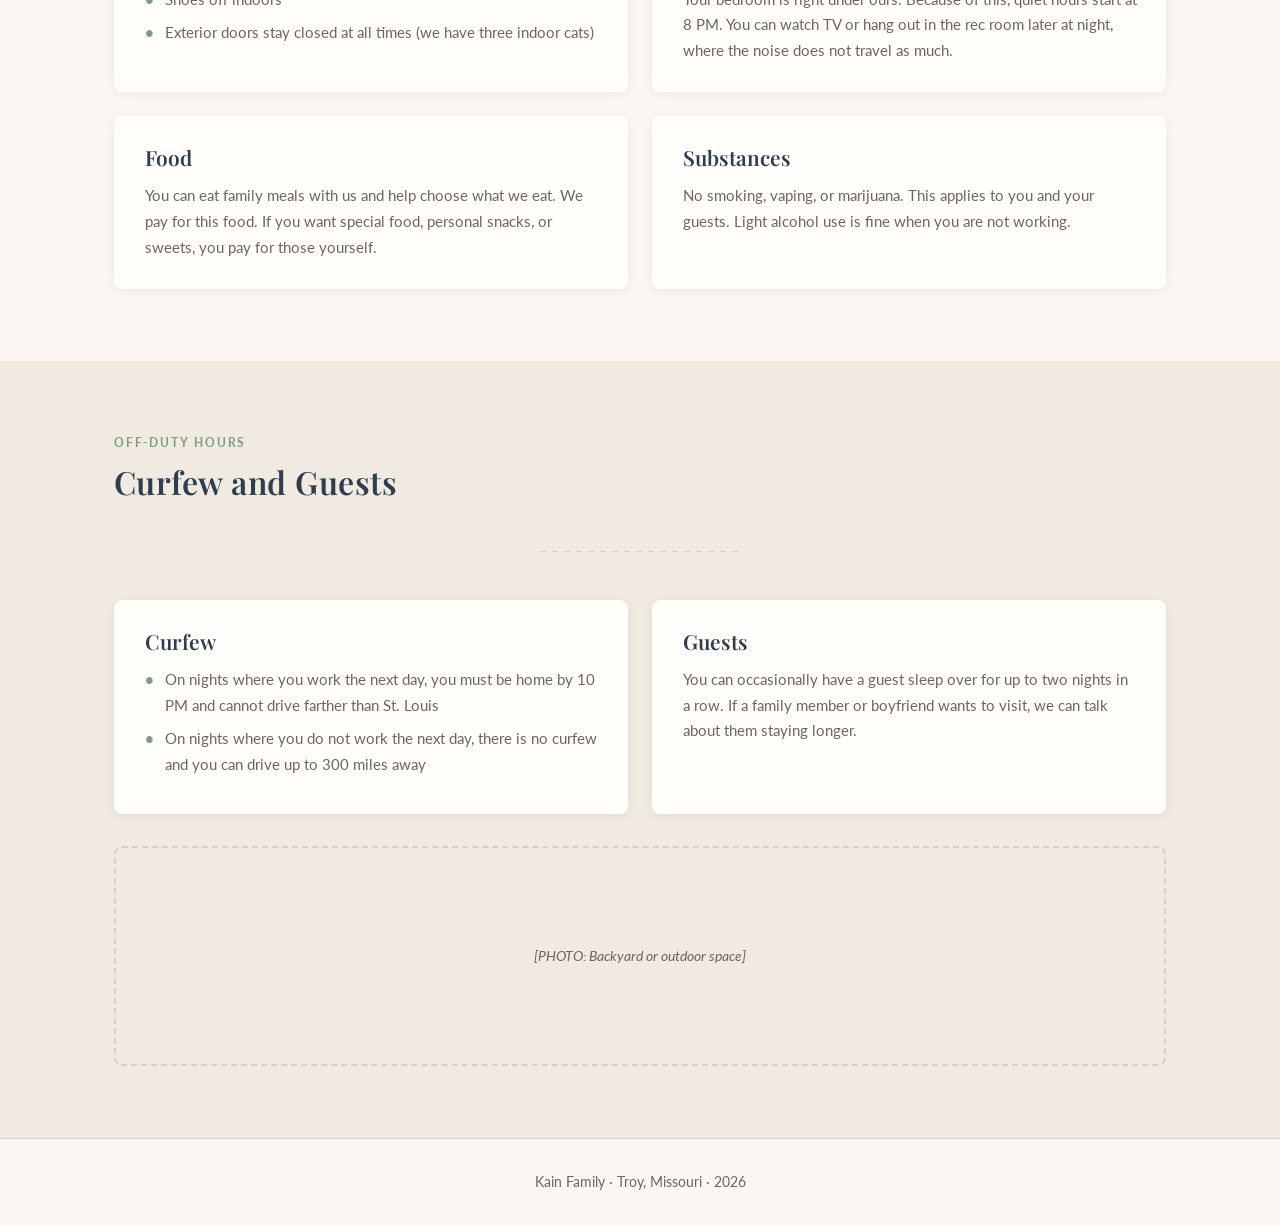
==== commit 5bc38471: "Reorganize chores and consolidate curfew/guests sections - Move "Keeping floors clear of baby items"" ====
--- a/au-pair.html
+++ b/au-pair.html
@@ -80,6 +80,7 @@
             <li>Washing baby bottles</li>
             <li>Baby laundry</li>
             <li>Keeping the nursery tidy</li>
+            <li>Keeping floors clear of baby items before the robot vacuum runs</li>
           </ul>
         </div>
 
@@ -89,8 +90,6 @@
             <li>Cleaning your own bedroom and bathroom</li>
             <li>Your own laundry</li>
             <li>Cleaning the kitchen after you cook or bake</li>
-            <li>Keeping floors clear of baby items before the robot vacuum runs</li>
-            <li>No cleaning of the main house expected</li>
           </ul>
         </div>
       </div>
@@ -157,35 +156,29 @@
     </div>
   </section>
 
-  <!-- Car and Curfew -->
+  <!-- Curfew and Guests -->
   <section class="section-bg-secondary">
     <div class="container">
-      <span class="section-label">Driving</span>
-      <h2>Car and Curfew</h2>
+      <span class="section-label">Off-Duty Hours</span>
+      <h2>Curfew and Guests</h2>
       <hr class="decorative-rule">
 
-      <div class="card">
-        <ul>
-          <li>You have your own car for the full year</li>
-          <li>On nights where you work the next day, you must be home by 10 PM and cannot drive farther than St. Louis</li>
-          <li>On nights where you do not work the next day, there is no curfew and you can drive up to 300 miles away</li>
-        </ul>
+      <div class="card-grid-2">
+        <div class="card">
+          <h3>Curfew</h3>
+          <ul>
+            <li>On nights where you work the next day, you must be home by 10 PM and cannot drive farther than St. Louis</li>
+            <li>On nights where you do not work the next day, there is no curfew and you can drive up to 300 miles away</li>
+          </ul>
+        </div>
+
+        <div class="card">
+          <h3>Guests</h3>
+          <p>You can occasionally have a guest sleep over for up to two nights in a row. If a family member or boyfriend wants to visit, we can talk about them staying longer.</p>
+        </div>
       </div>
 
       <div class="img-placeholder" style="margin-top:2rem;">[PHOTO: Backyard or outdoor space]</div>
-    </div>
-  </section>
-
-  <!-- Guests -->
-  <section class="section-bg-primary">
-    <div class="container">
-      <span class="section-label">Visitors</span>
-      <h2>Guests</h2>
-      <hr class="decorative-rule">
-
-      <div class="card">
-        <p>You can occasionally have a guest sleep over for up to two nights in a row. If a family member or boyfriend wants to visit, we can talk about them staying longer.</p>
-      </div>
     </div>
   </section>
 
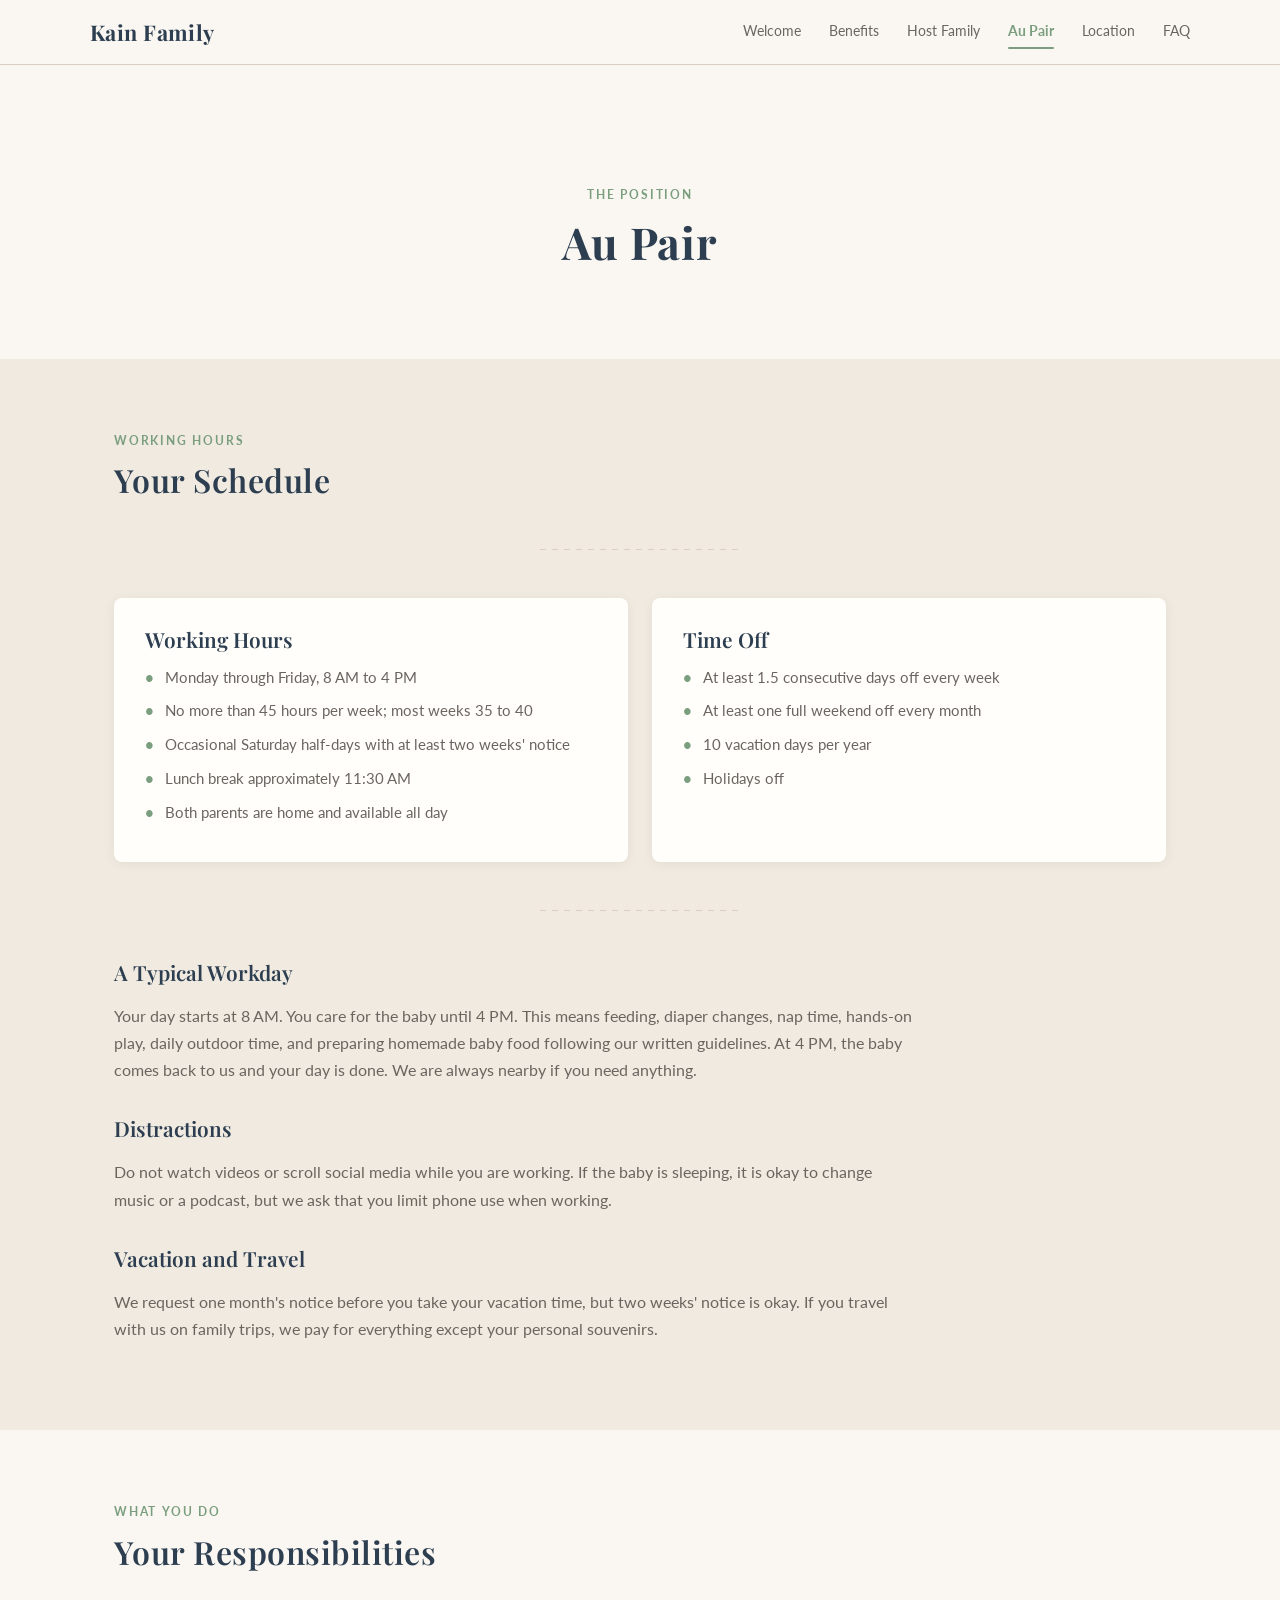
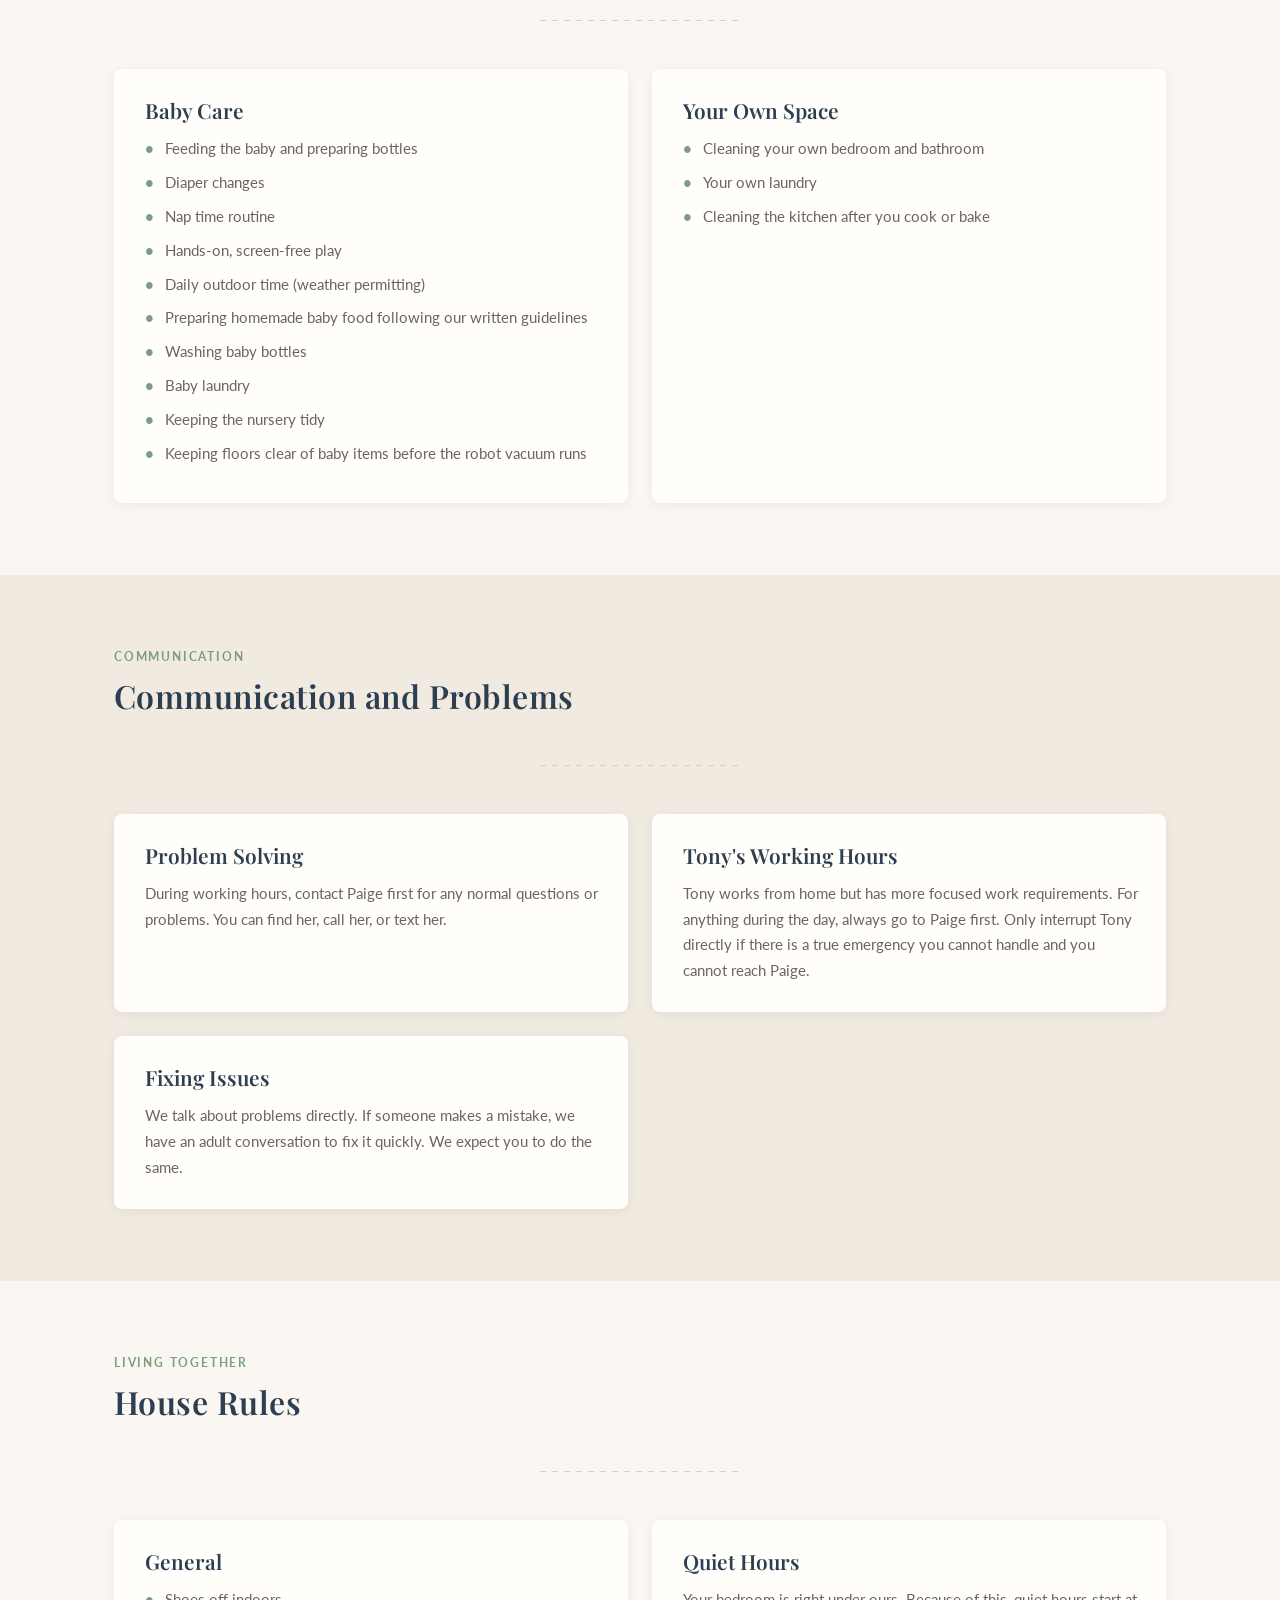
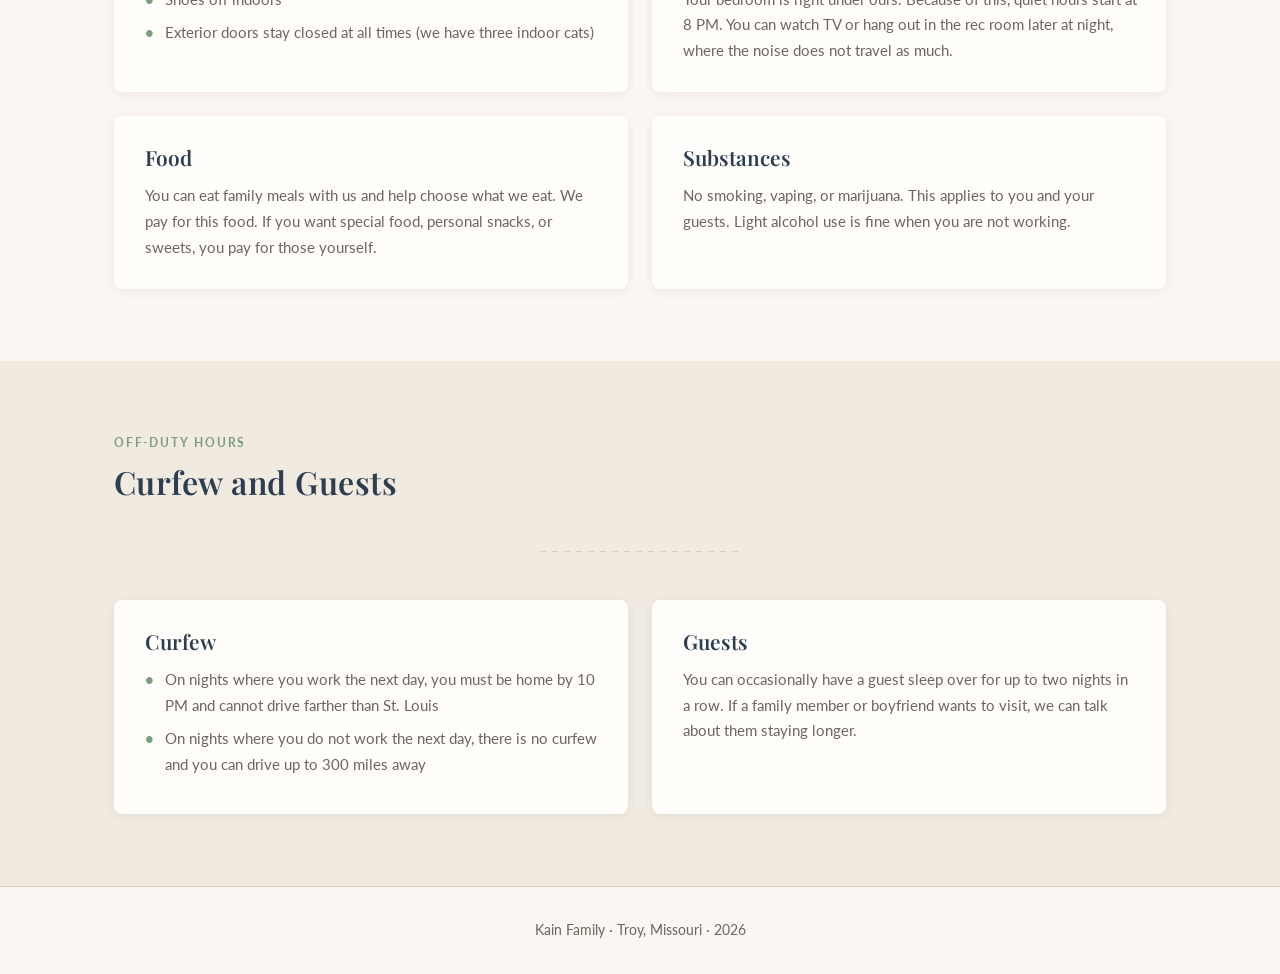
==== commit c7ed9663: "Remove remaining image placeholders with no matching photos https://claude.ai/code/session_01MwjSGgW" ====
--- a/au-pair.html
+++ b/au-pair.html
@@ -178,7 +178,6 @@
         </div>
       </div>
 
-      <div class="img-placeholder" style="margin-top:2rem;">[PHOTO: Backyard or outdoor space]</div>
     </div>
   </section>
 
--- a/style.css
+++ b/style.css
@@ -373,6 +373,15 @@
   text-align: center;
 }
 
+/* Card profile image */
+.card-profile-img {
+  width: 100%;
+  height: 200px;
+  object-fit: cover;
+  border-radius: var(--radius);
+  margin-bottom: 1.25rem;
+}
+
 .card-icon .icon {
   font-size: 2rem;
   margin-bottom: 0.75rem;
@@ -496,6 +505,14 @@
   min-height: 420px;
 }
 
+/* Section image (standalone, full-width within container) */
+.section-img {
+  width: 100%;
+  border-radius: var(--radius);
+  object-fit: cover;
+  max-height: 420px;
+}
+
 /* Photo grid */
 .photo-grid {
   display: grid;
@@ -503,6 +520,13 @@
   gap: 1rem;
 }
 
+.photo-grid img {
+  width: 100%;
+  height: 260px;
+  object-fit: cover;
+  border-radius: var(--radius);
+}
+
 @media (min-width: 768px) {
   .photo-grid {
     grid-template-columns: 1fr 1fr;
@@ -521,6 +545,19 @@
   min-height: 420px;
   border-radius: 0;
   border: none;
+}
+
+.hero-img {
+  width: 100%;
+  height: 420px;
+  object-fit: cover;
+  display: block;
+}
+
+@media (min-width: 768px) {
+  .hero-img {
+    height: 520px;
+  }
 }
 
 .hero-overlay {
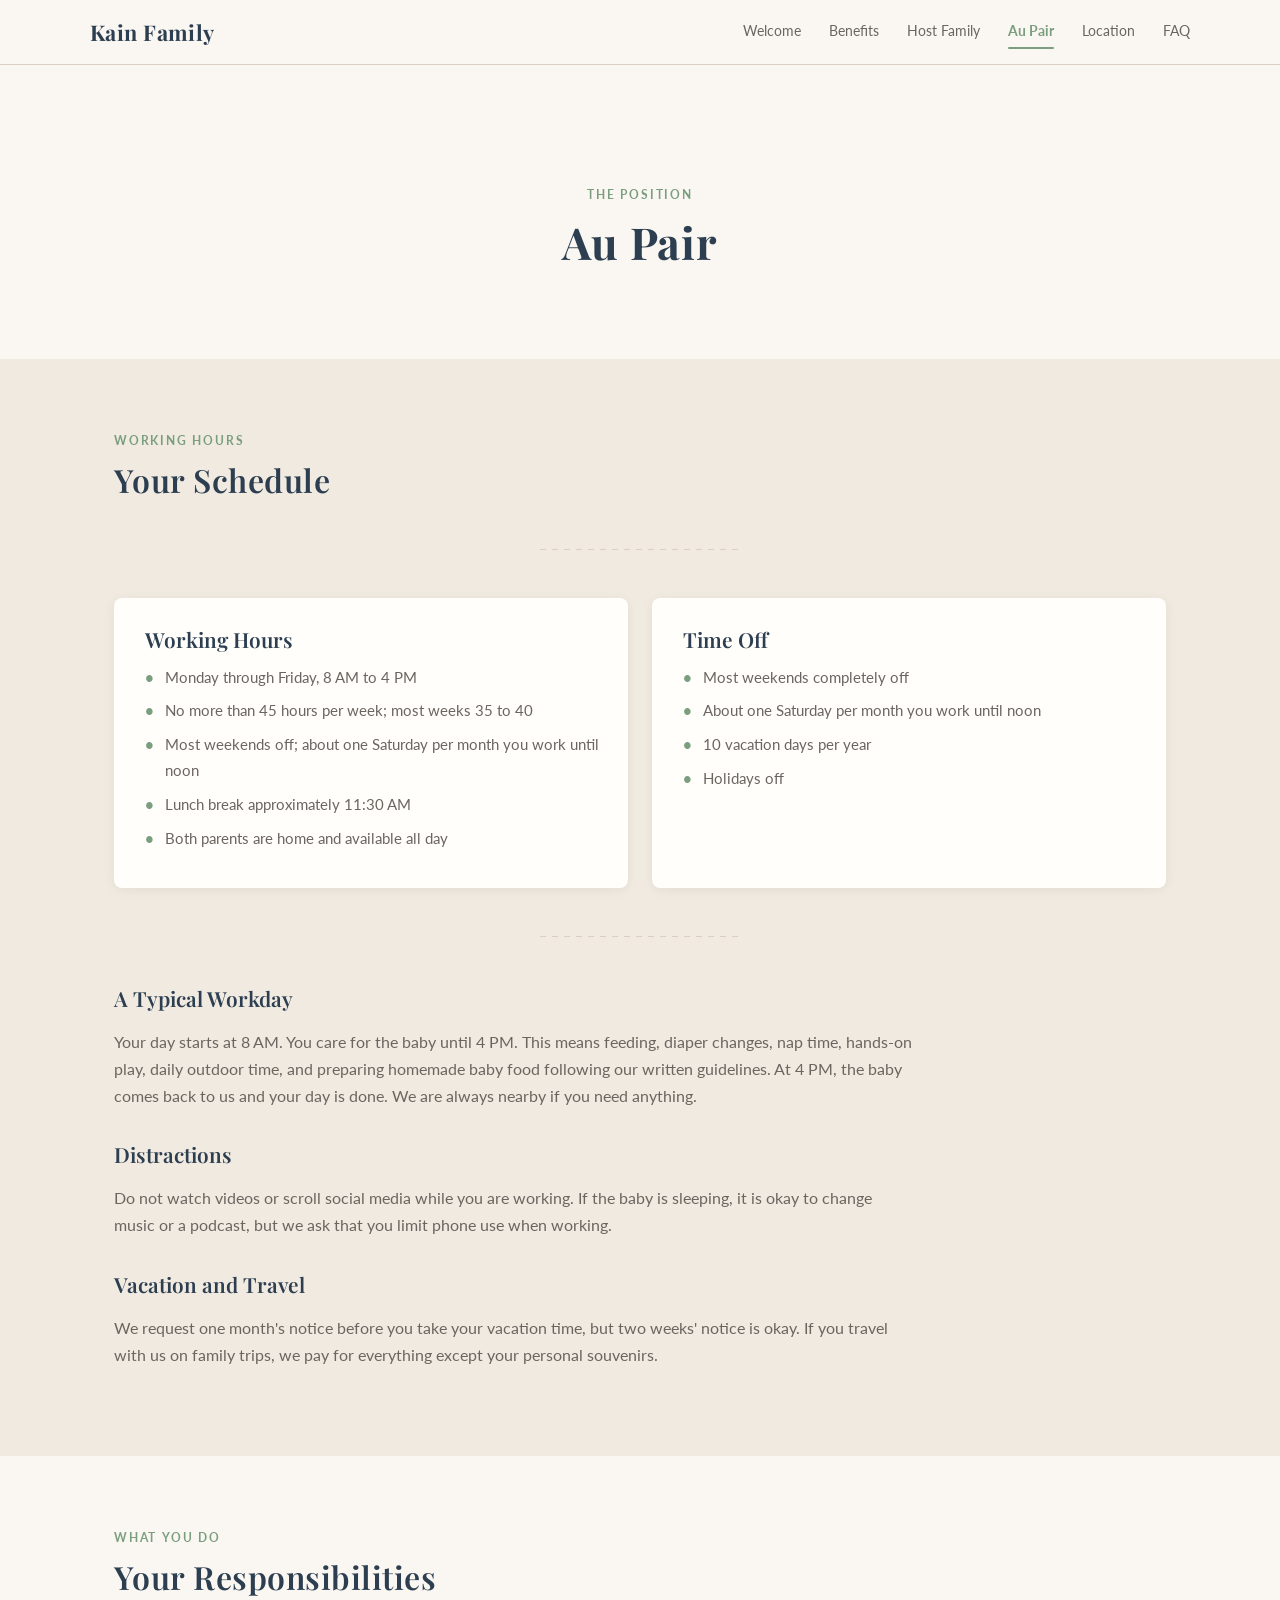
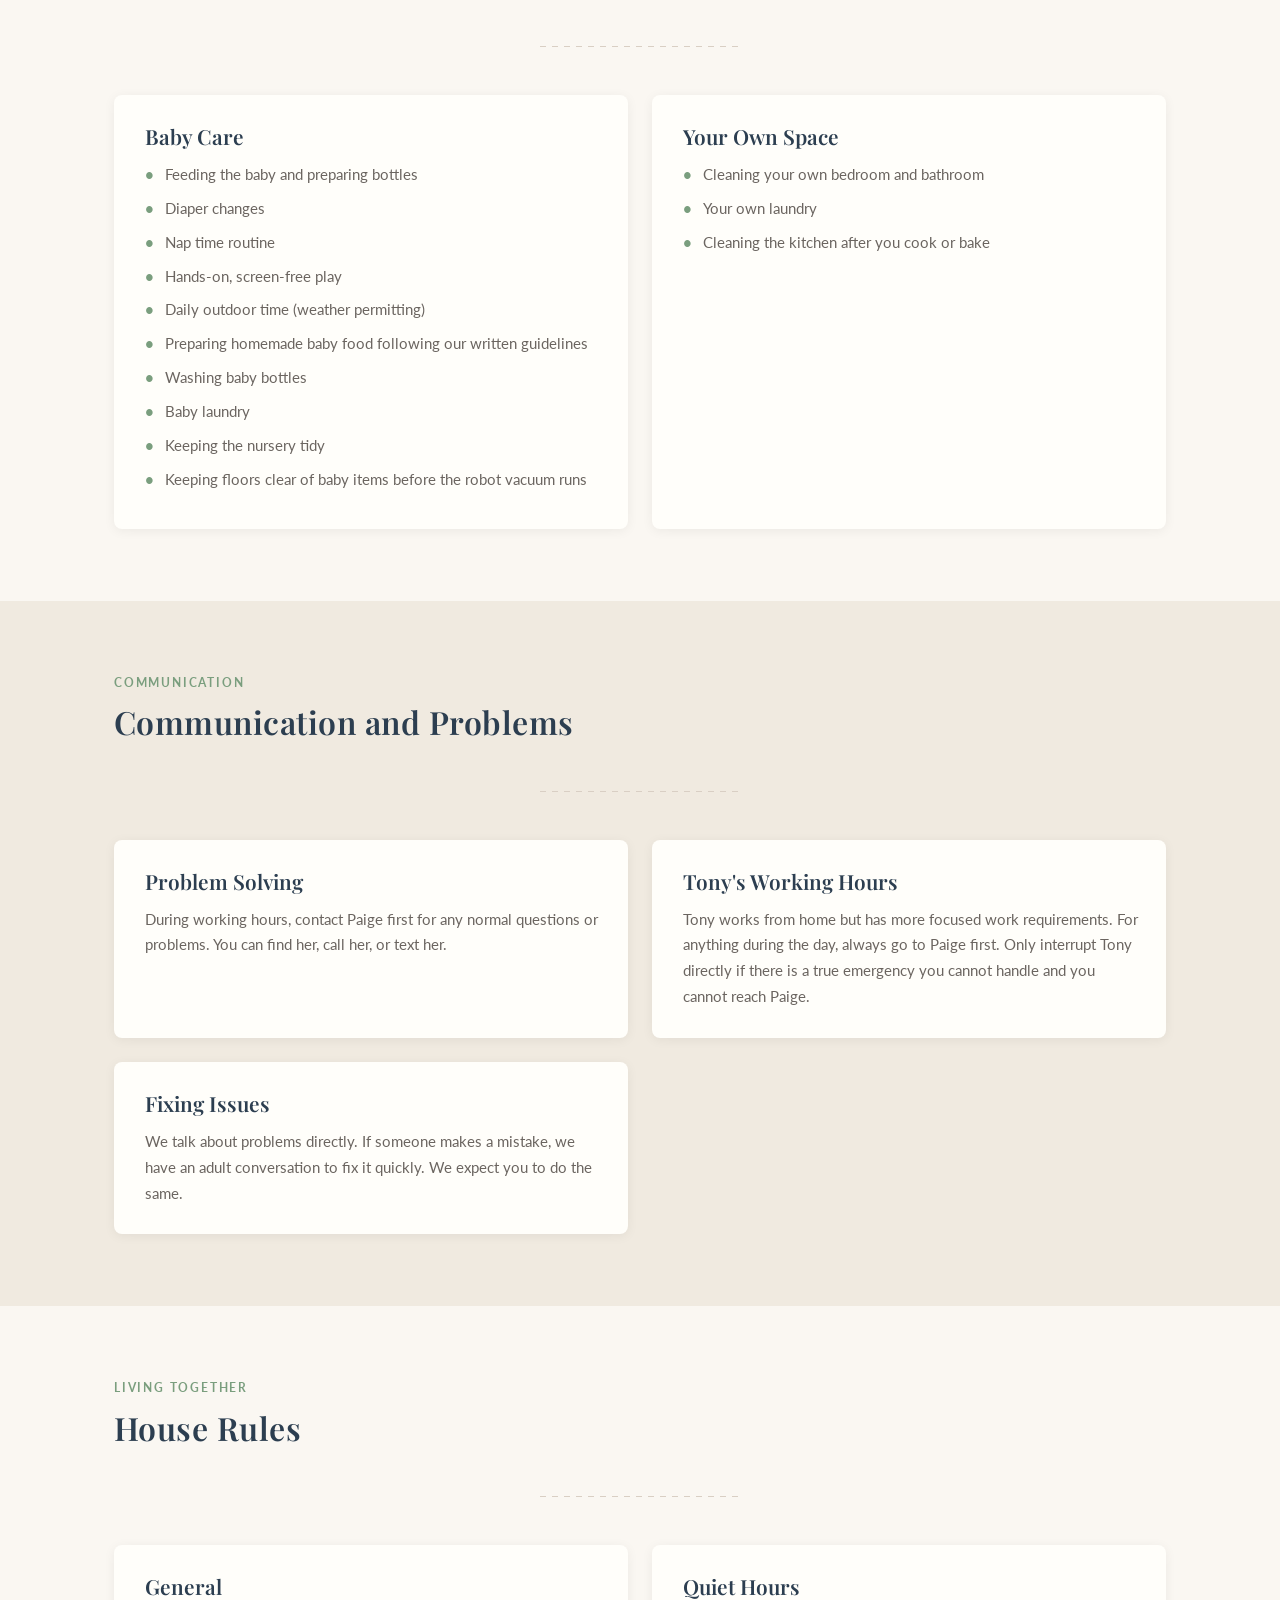
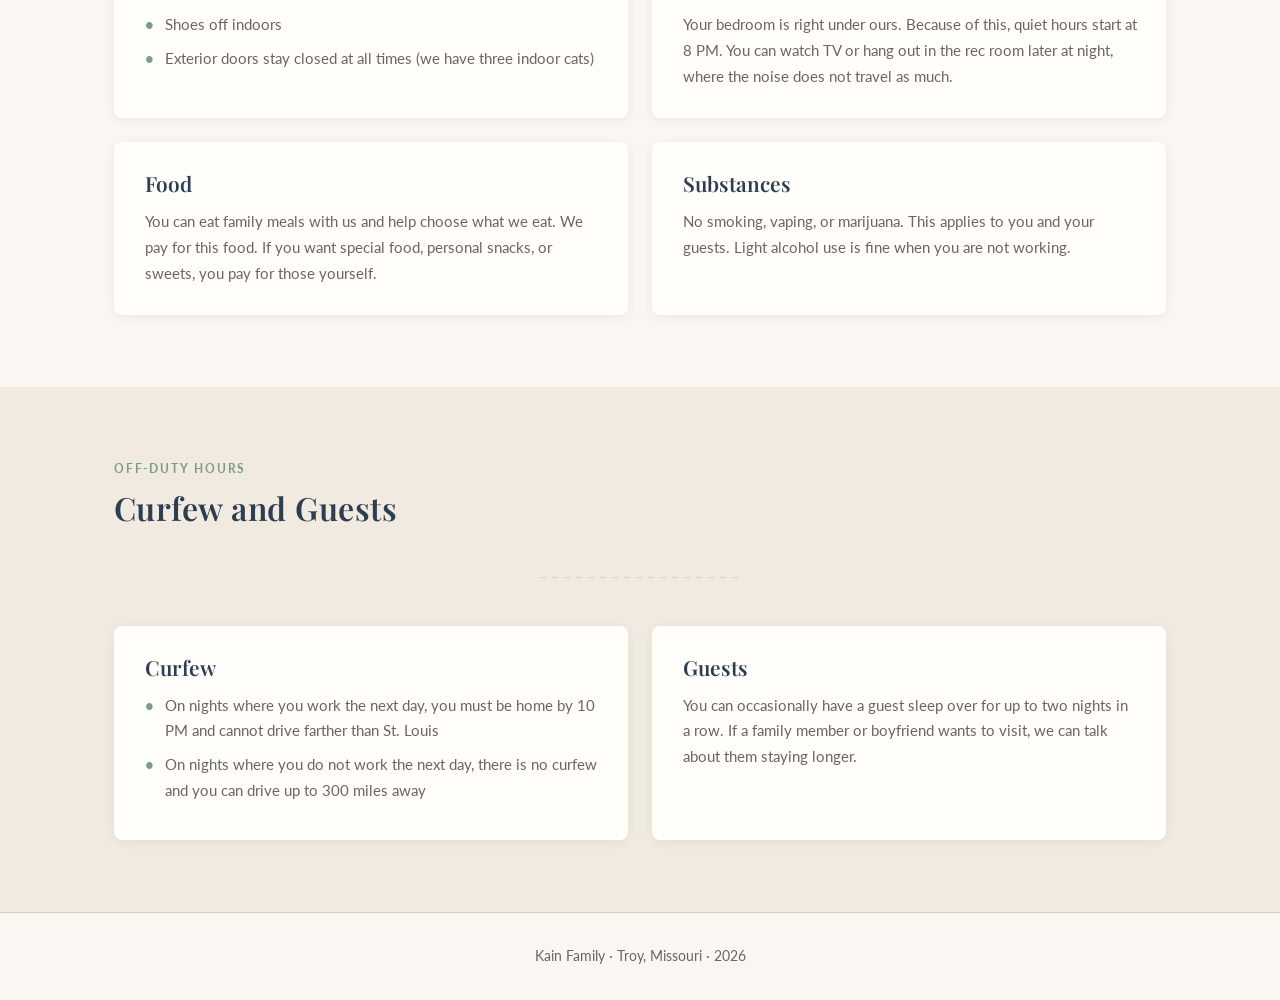
==== commit fda9363c: "Update weekend schedule: most weekends off, ~1 Saturday/month until noon Replace the previous "1.5 d" ====
--- a/au-pair.html
+++ b/au-pair.html
@@ -30,7 +30,7 @@
           <ul>
             <li>Monday through Friday, 8 AM to 4 PM</li>
             <li>No more than 45 hours per week; most weeks 35 to 40</li>
-            <li>Occasional Saturday half-days with at least two weeks' notice</li>
+            <li>Most weekends off; about one Saturday per month you work until noon</li>
             <li>Lunch break approximately 11:30 AM</li>
             <li>Both parents are home and available all day</li>
           </ul>
@@ -39,8 +39,8 @@
         <div class="card">
           <h3>Time Off</h3>
           <ul>
-            <li>At least 1.5 consecutive days off every week</li>
-            <li>At least one full weekend off every month</li>
+            <li>Most weekends completely off</li>
+            <li>About one Saturday per month you work until noon</li>
             <li>10 vacation days per year</li>
             <li>Holidays off</li>
           </ul>
--- a/style.css
+++ b/style.css
@@ -376,7 +376,7 @@
 /* Card profile image */
 .card-profile-img {
   width: 100%;
-  height: 200px;
+  height: 280px;
   object-fit: cover;
   border-radius: var(--radius);
   margin-bottom: 1.25rem;
@@ -525,6 +525,25 @@
   height: 260px;
   object-fit: cover;
   border-radius: var(--radius);
+}
+
+.photo-figure {
+  margin: 0;
+}
+
+.photo-figure img {
+  border-radius: var(--radius) var(--radius) 0 0;
+}
+
+.photo-figure figcaption {
+  background-color: var(--bg-card);
+  color: var(--text-secondary);
+  font-size: 0.85rem;
+  text-align: center;
+  padding: 0.5rem 0.75rem;
+  border-radius: 0 0 var(--radius) var(--radius);
+  border: 1px solid var(--border);
+  border-top: none;
 }
 
 @media (min-width: 768px) {
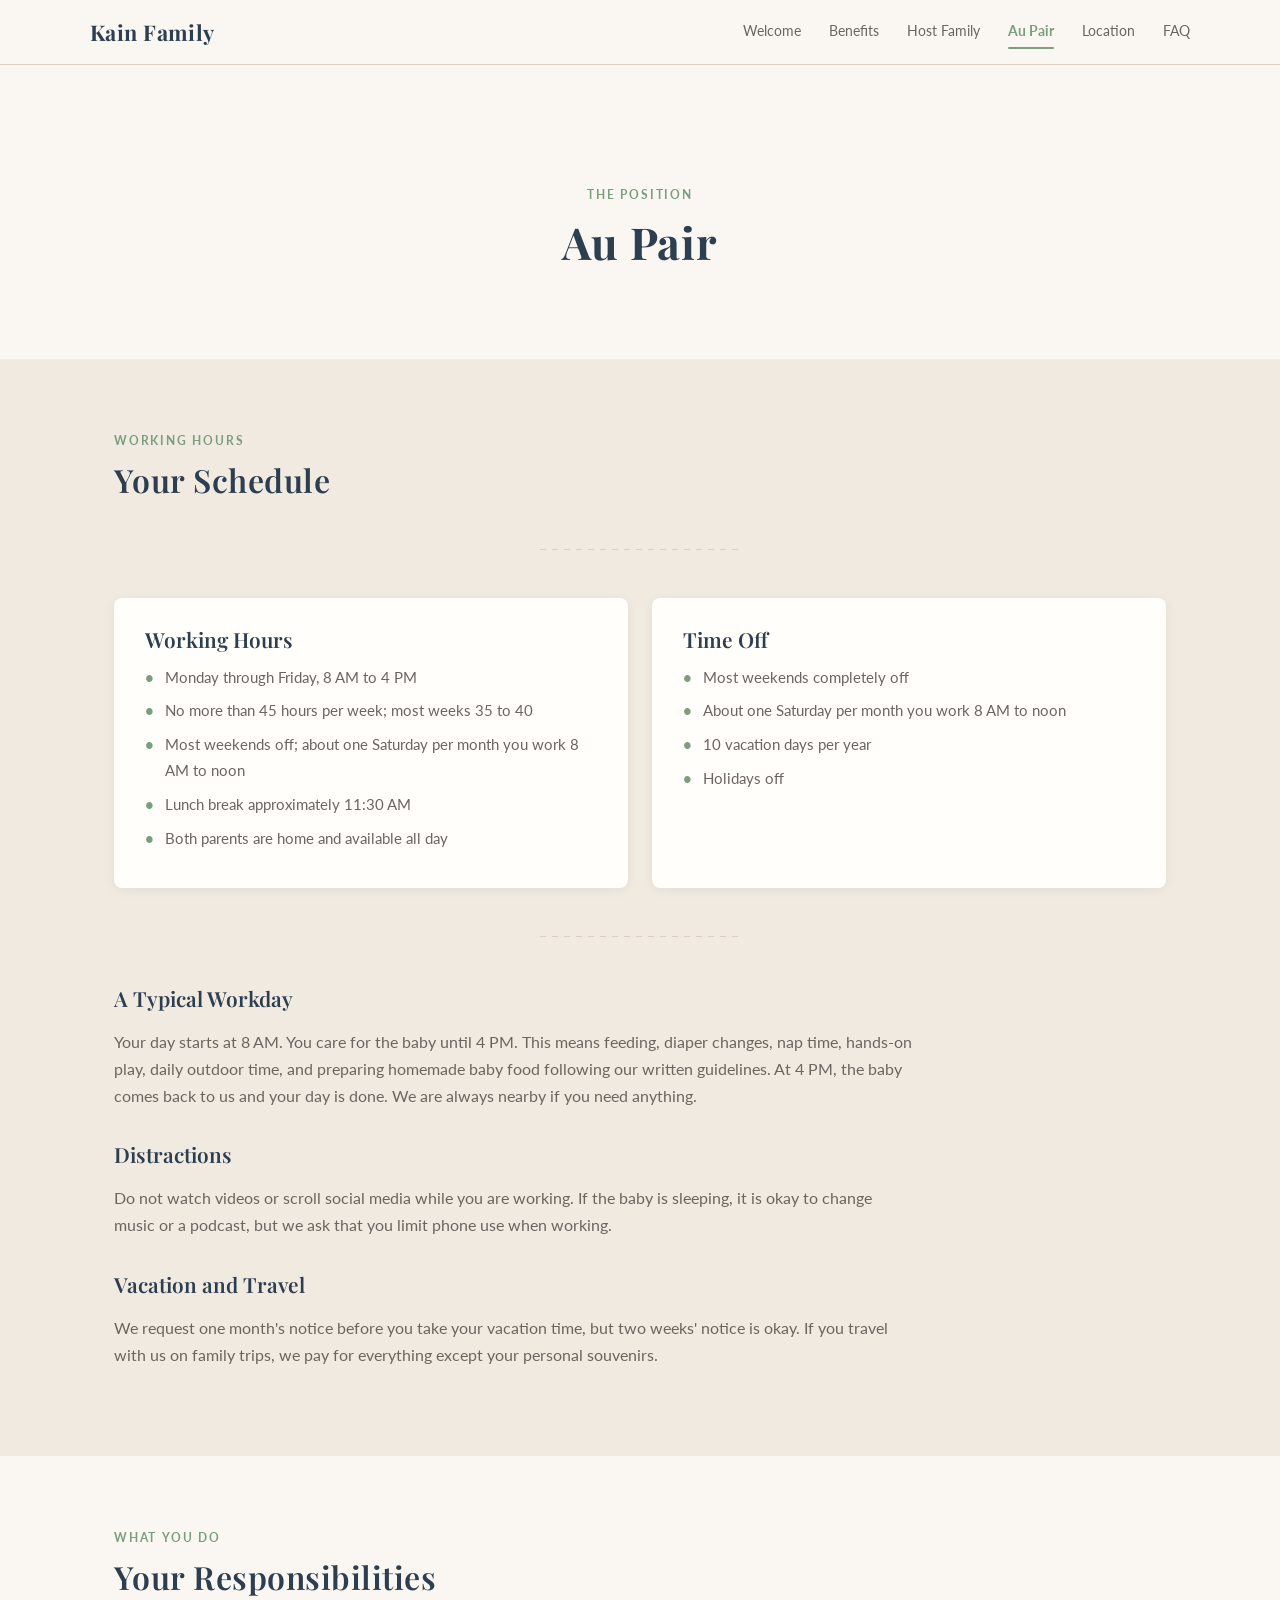
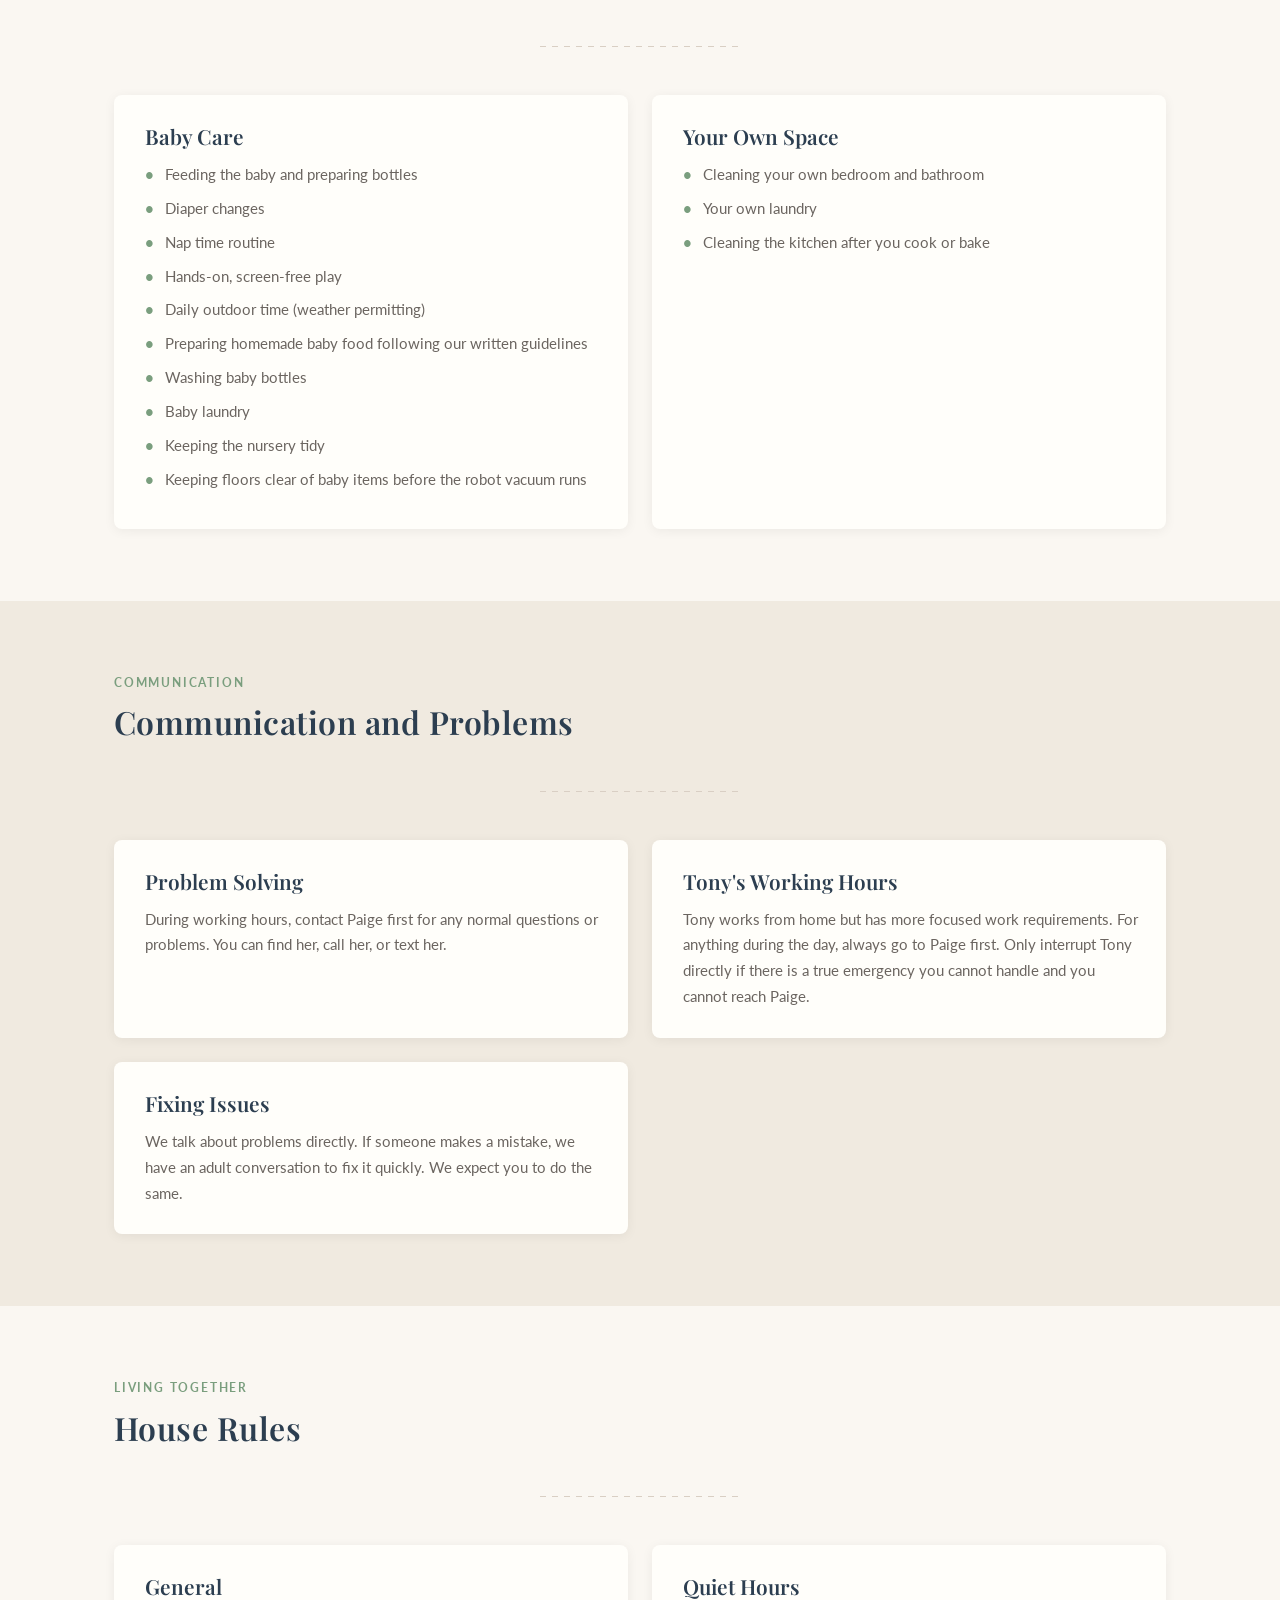
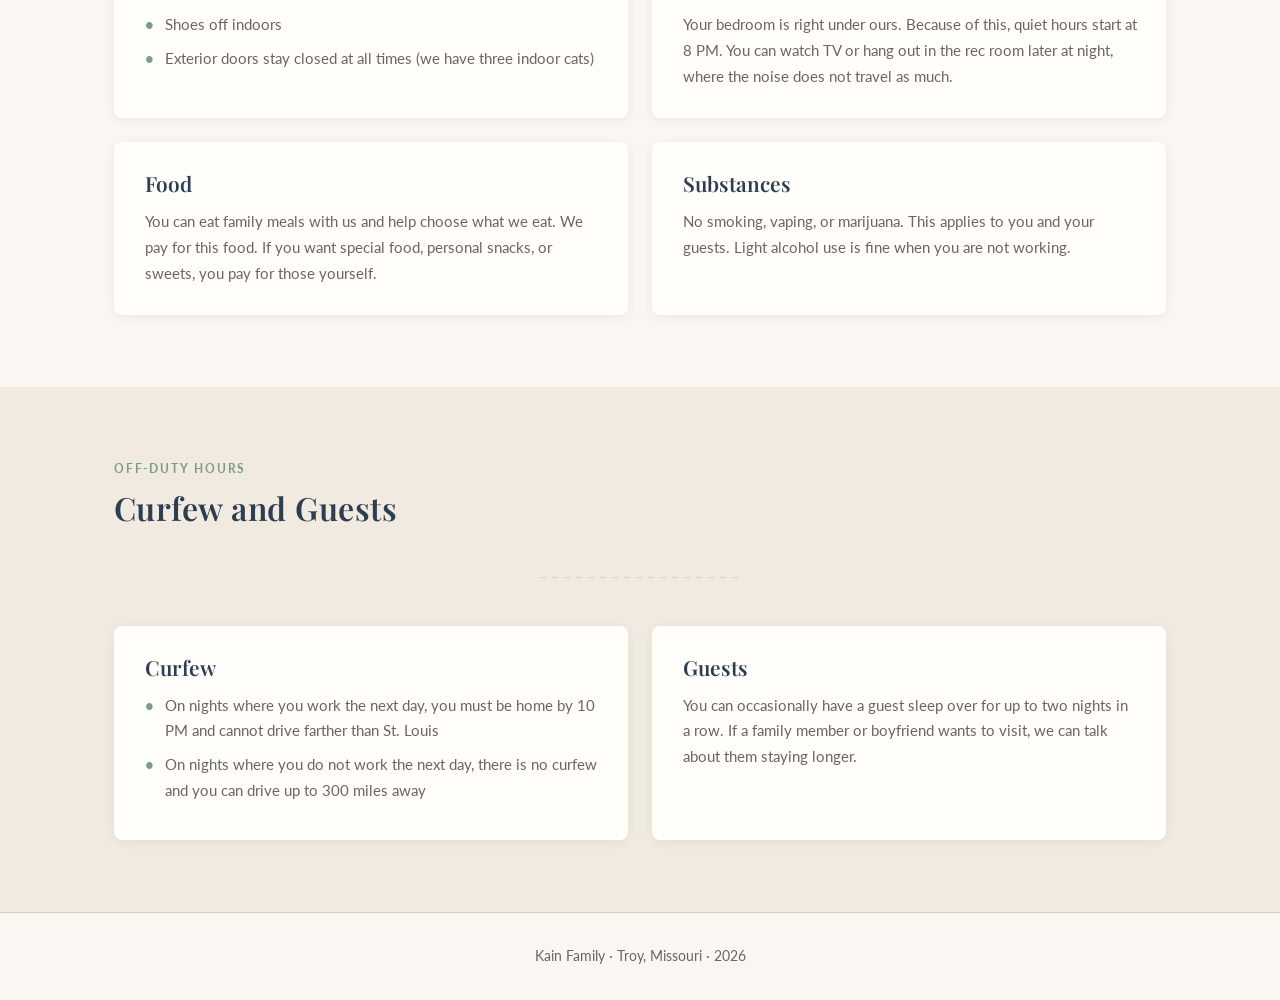
==== commit ebdf4400: "Specify Saturday hours as 8 AM to noon https://claude.ai/code/session_0193B6zf2PhvMZqguZiWpTmR" ====
--- a/au-pair.html
+++ b/au-pair.html
@@ -30,7 +30,7 @@
           <ul>
             <li>Monday through Friday, 8 AM to 4 PM</li>
             <li>No more than 45 hours per week; most weeks 35 to 40</li>
-            <li>Most weekends off; about one Saturday per month you work until noon</li>
+            <li>Most weekends off; about one Saturday per month you work 8 AM to noon</li>
             <li>Lunch break approximately 11:30 AM</li>
             <li>Both parents are home and available all day</li>
           </ul>
@@ -40,7 +40,7 @@
           <h3>Time Off</h3>
           <ul>
             <li>Most weekends completely off</li>
-            <li>About one Saturday per month you work until noon</li>
+            <li>About one Saturday per month you work 8 AM to noon</li>
             <li>10 vacation days per year</li>
             <li>Holidays off</li>
           </ul>
